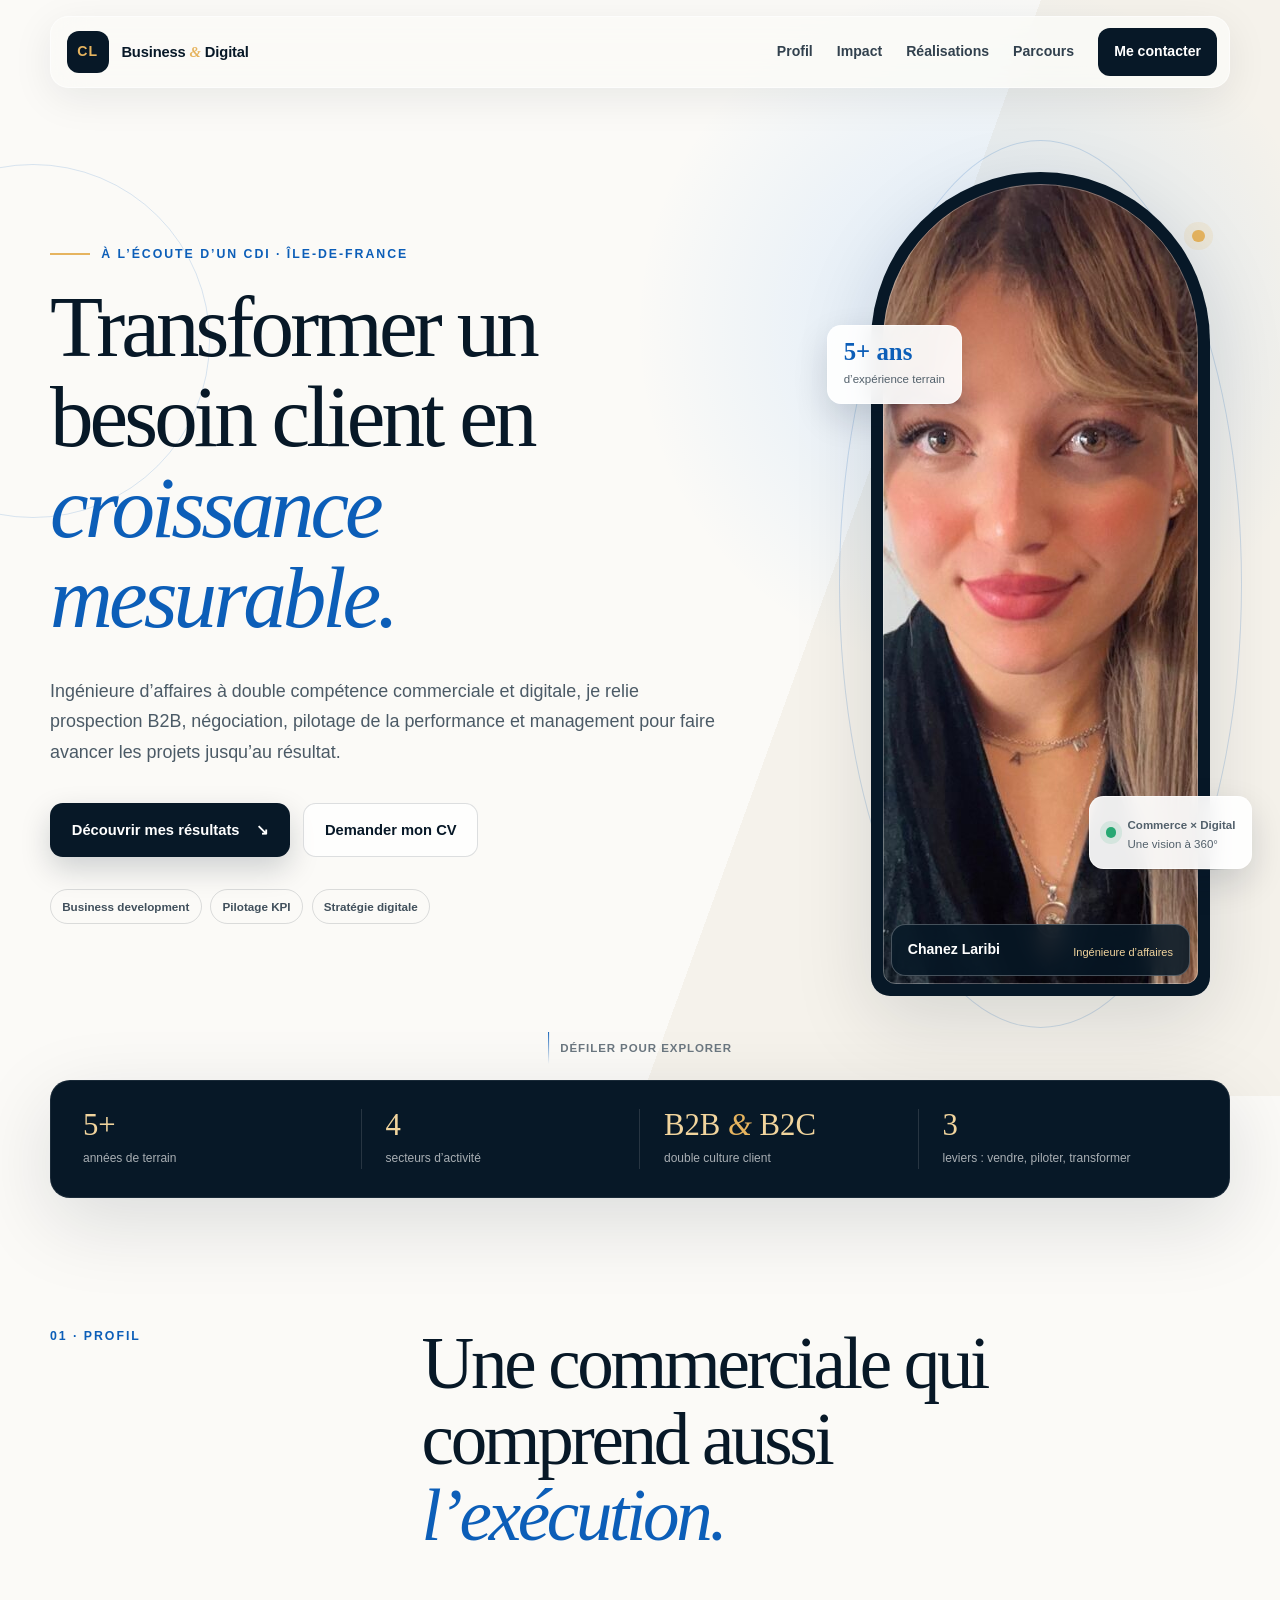
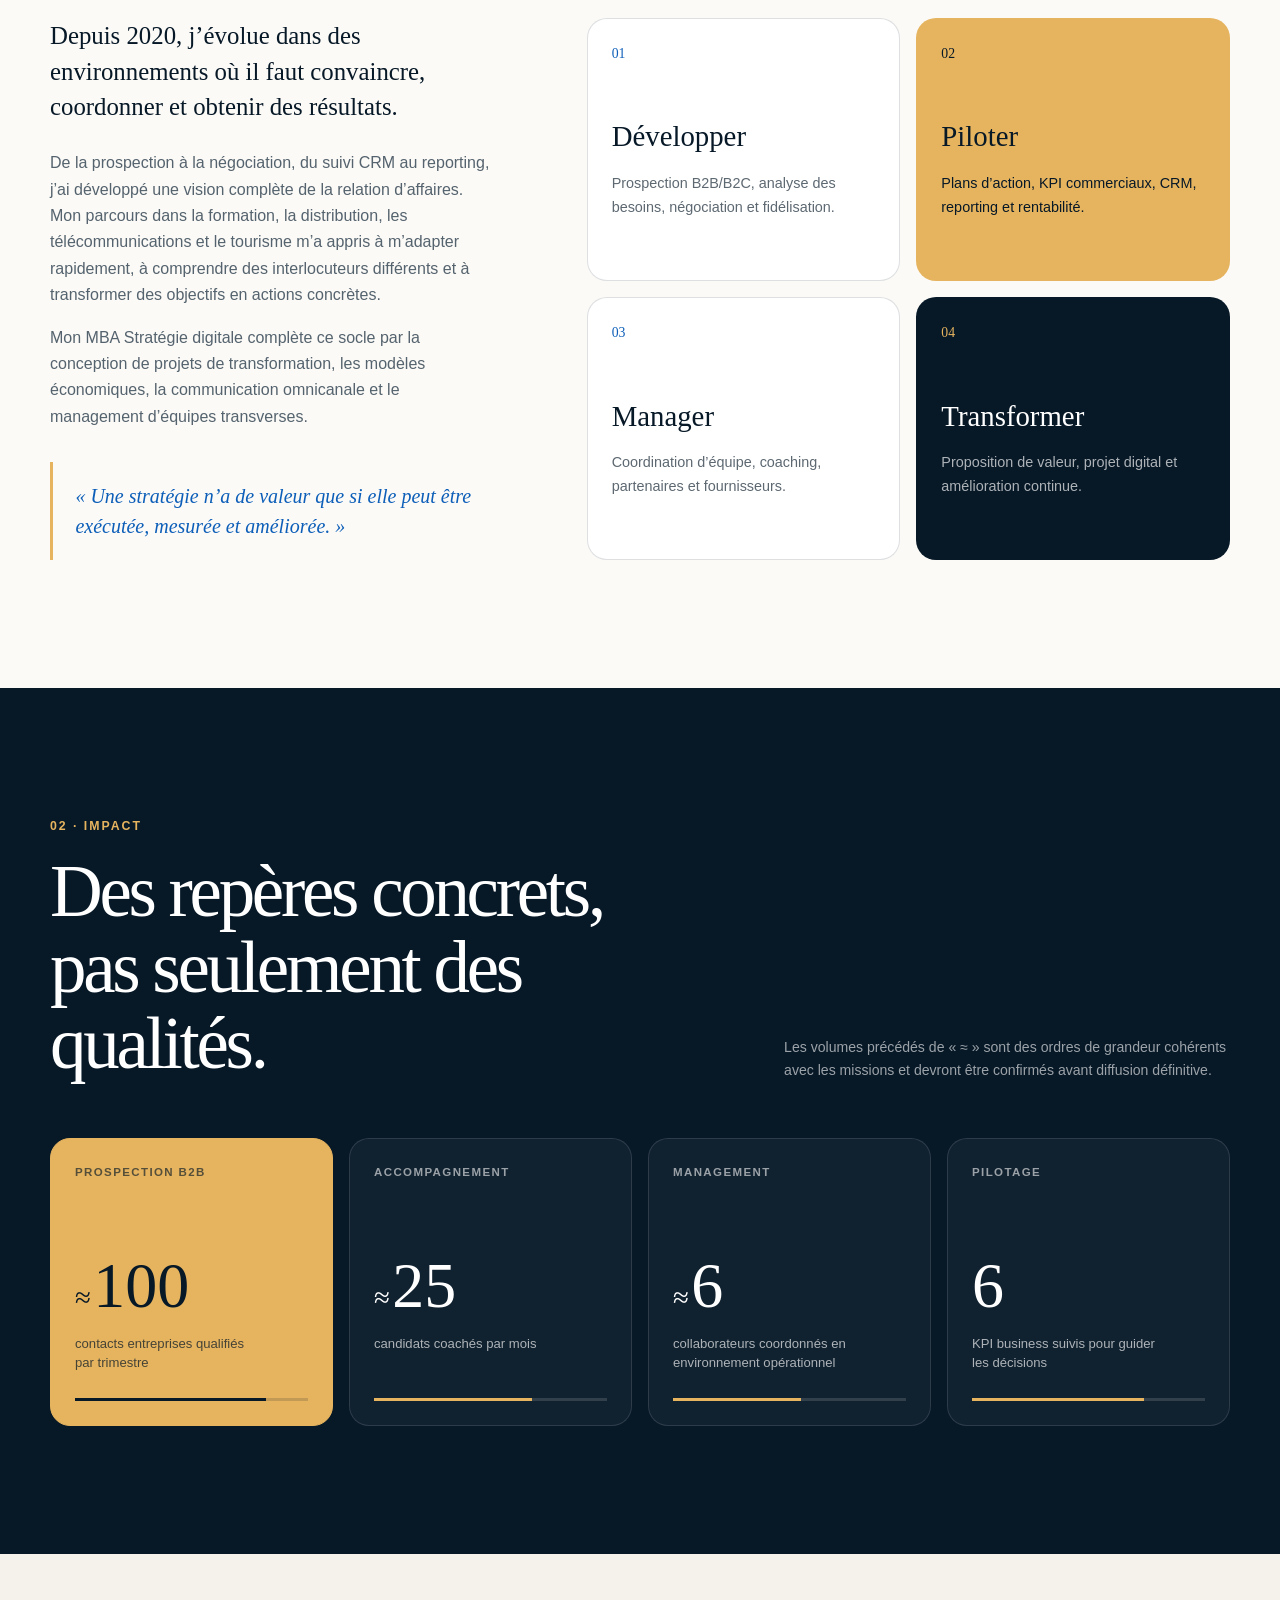
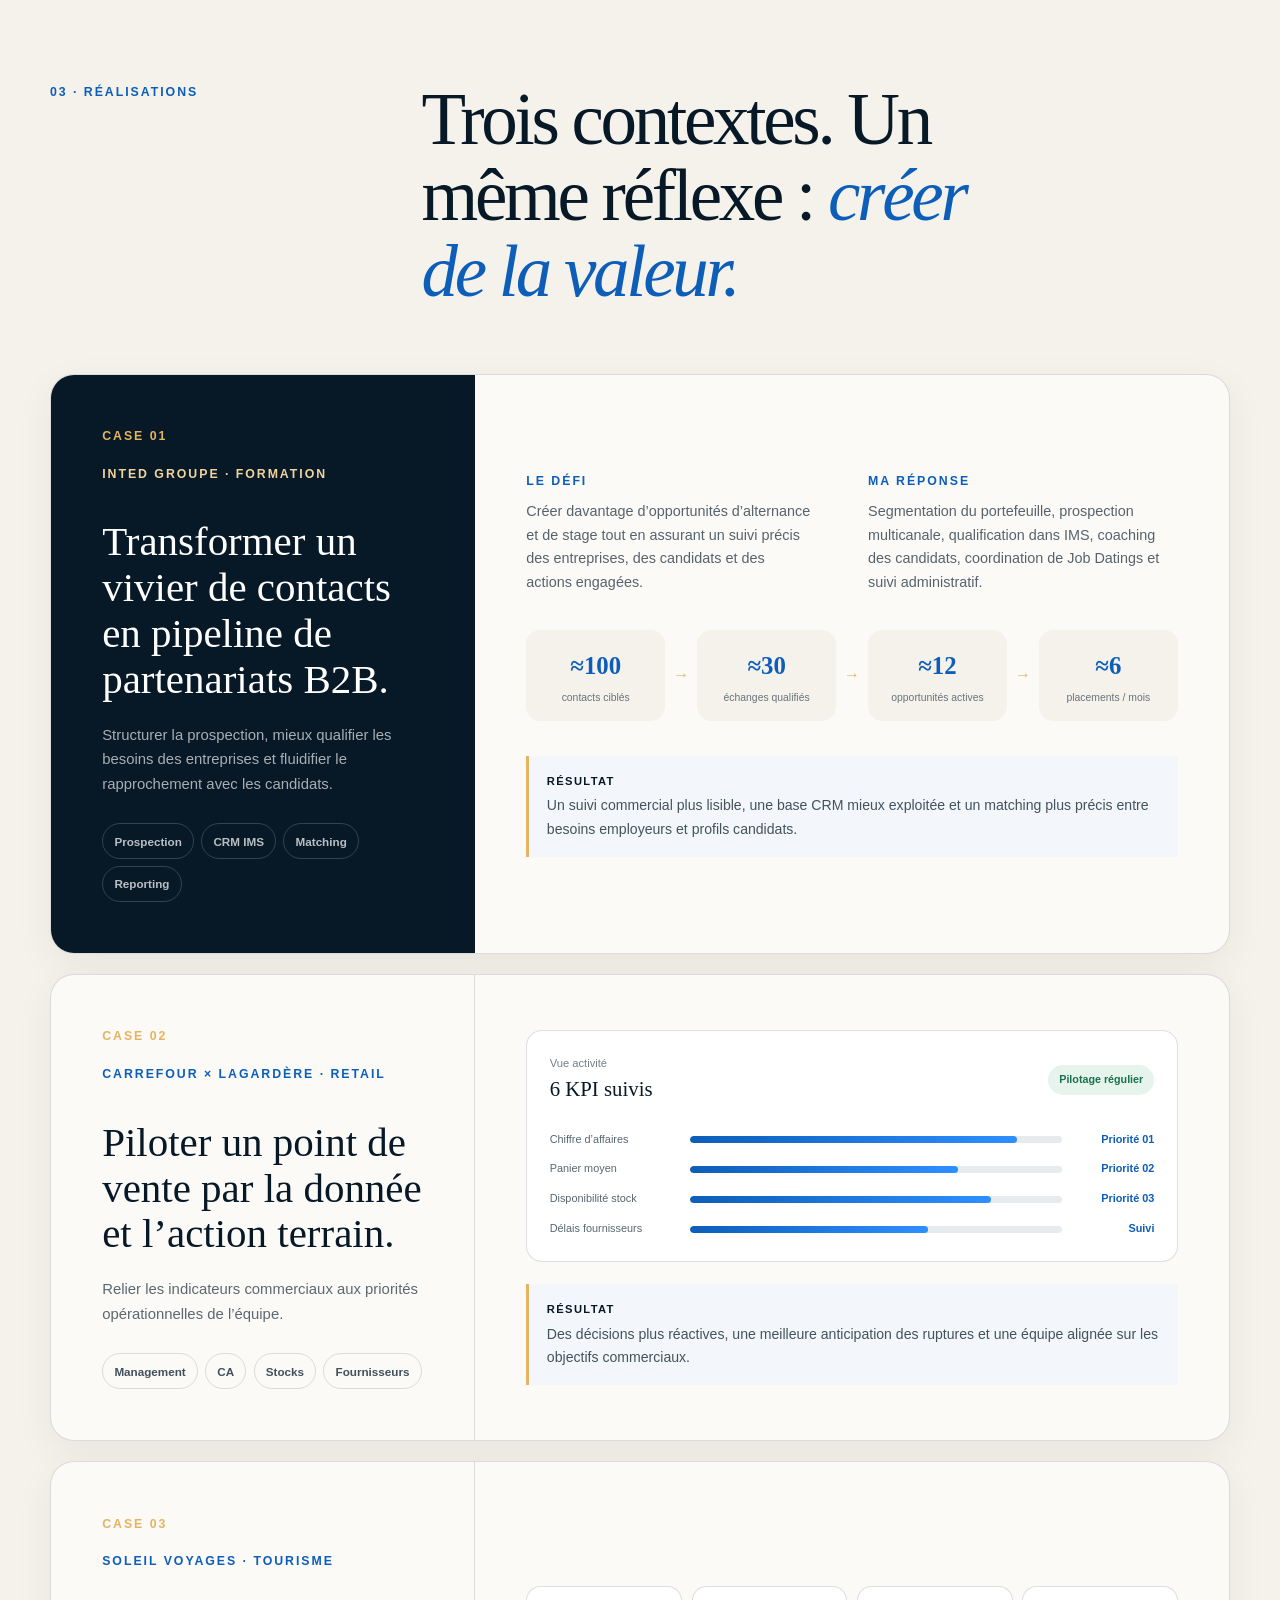
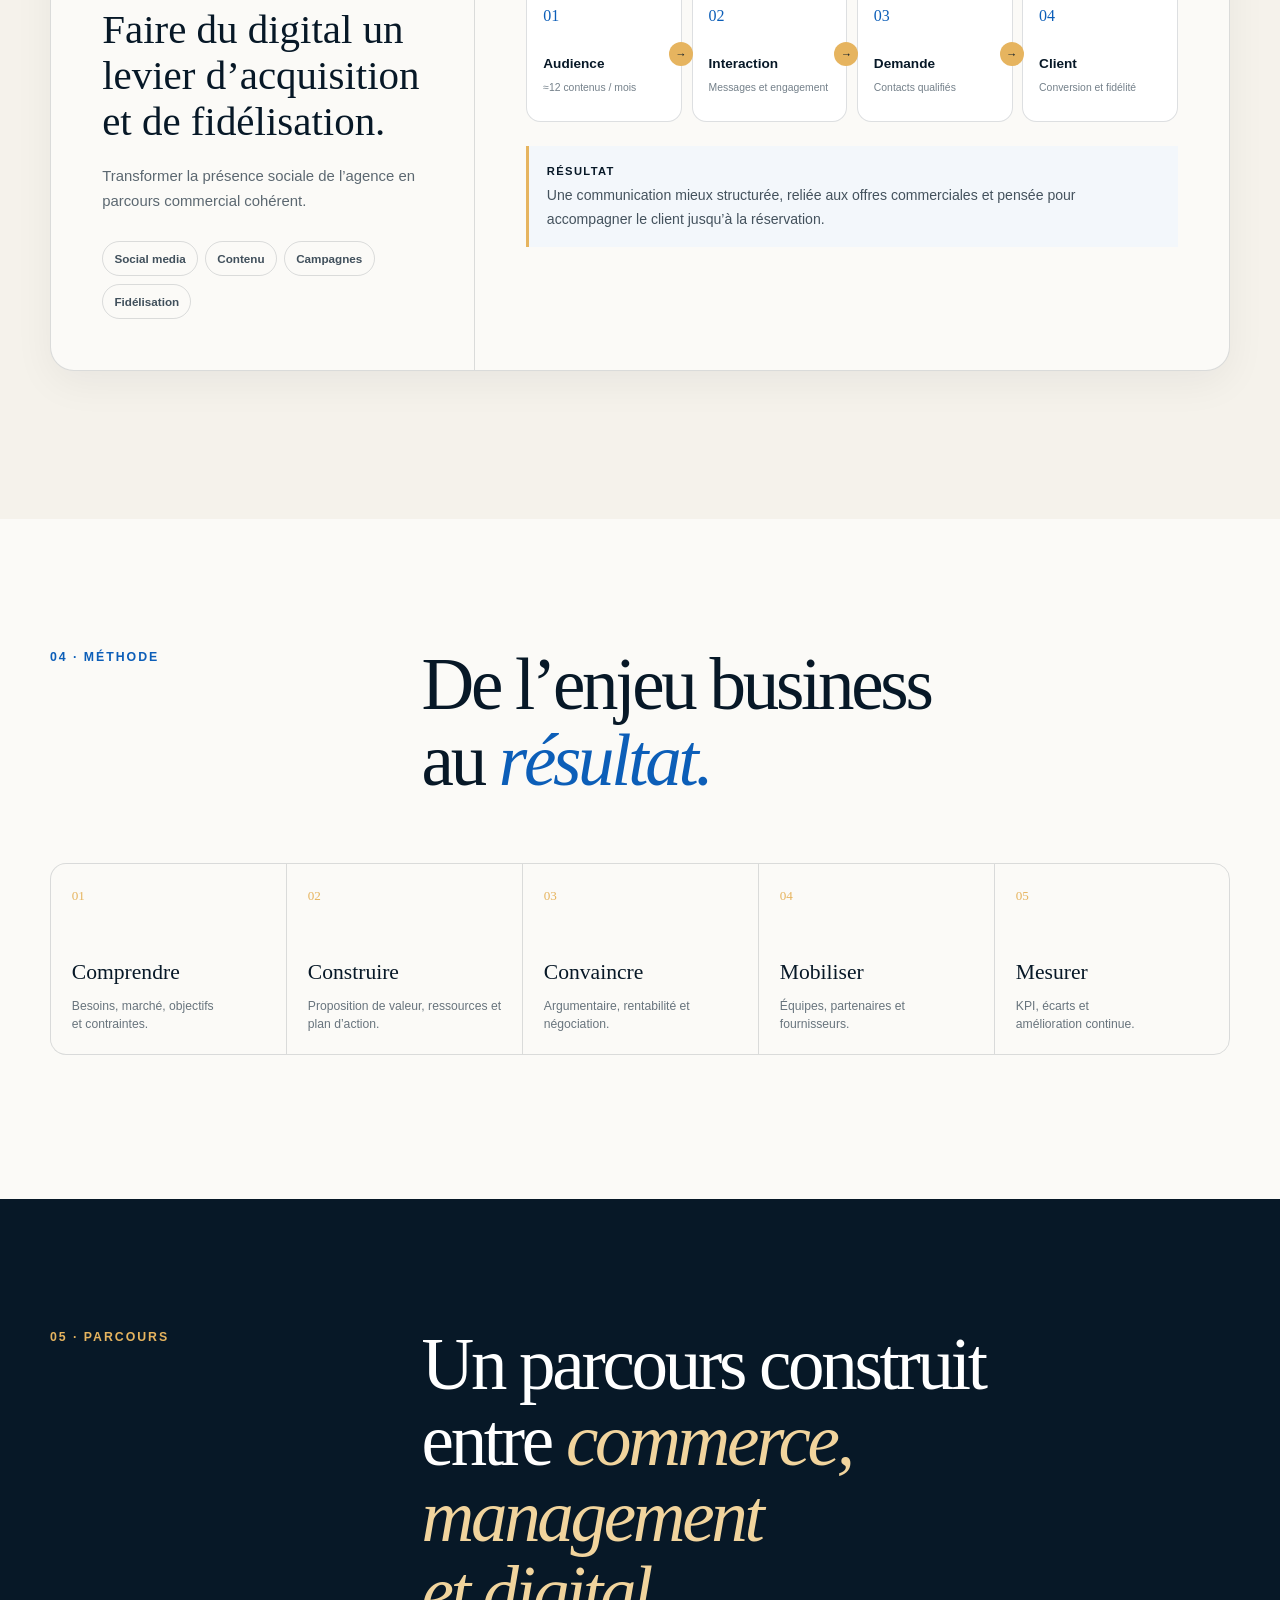
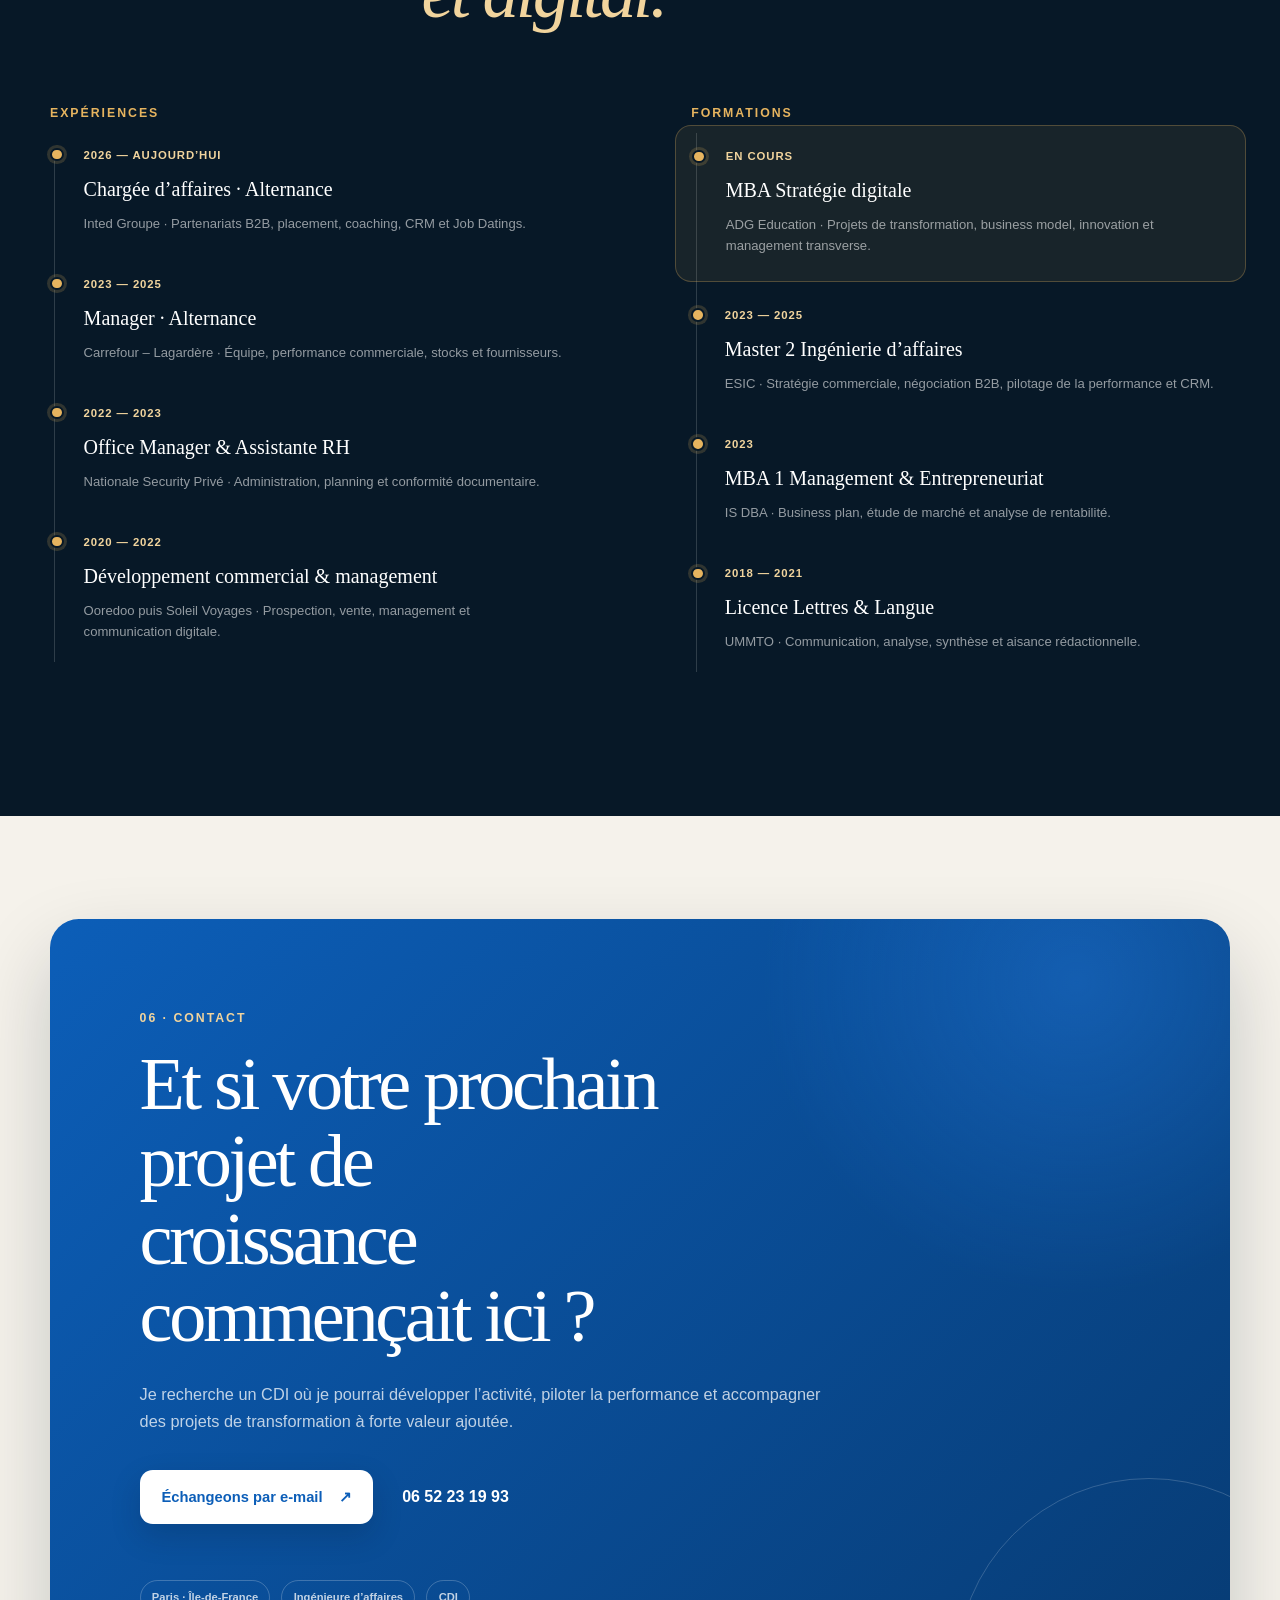
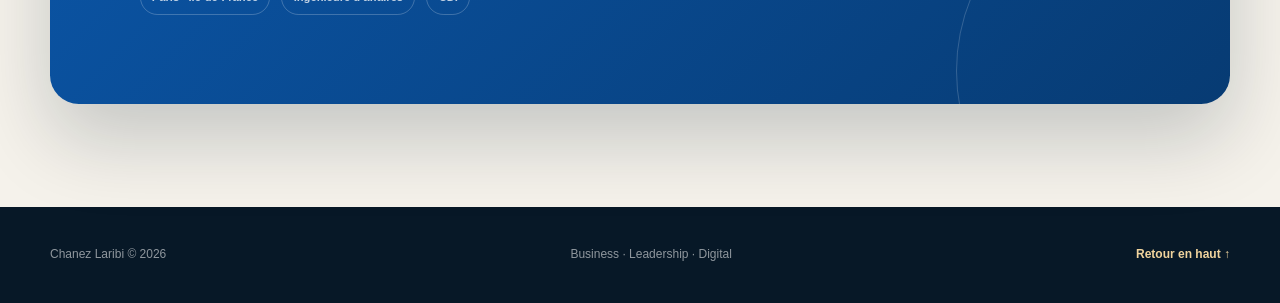
==== chanez-laribi/index.html @ 1e3d05a8 "Ajout du portfolio de Chanez Laribi" ====
<!doctype html>
<html lang="fr">
<head>
  <meta charset="utf-8">
  <meta name="viewport" content="width=device-width, initial-scale=1">
  <meta name="description" content="Portfolio de Chanez Laribi, ingénieure d’affaires et manager d’affaires spécialisée en développement commercial, pilotage de la performance et stratégie digitale.">
  <meta name="theme-color" content="#071827">
  <title>Chanez Laribi — Ingénieure d’affaires & stratégie digitale</title>
  <link rel="icon" type="image/svg+xml" href="data:image/svg+xml,%3Csvg xmlns='http://www.w3.org/2000/svg' viewBox='0 0 64 64'%3E%3Crect width='64' height='64' rx='16' fill='%23071827'/%3E%3Cpath d='M42 18a17 17 0 1 0 0 28' fill='none' stroke='%23e6b45f' stroke-width='7' stroke-linecap='round'/%3E%3C/svg%3E">
  <link rel="stylesheet" href="assets/styles.css">
  <script src="assets/script.js" defer></script>
</head>
<body>
  <div class="page-progress" aria-hidden="true"><span></span></div>

  <header class="site-header" data-header>
    <a class="brand" href="#accueil" aria-label="Retour à l’accueil">
      <span class="brand-mark">CL</span>
      <span class="brand-copy">Business <i>&</i> Digital</span>
    </a>

    <button class="menu-toggle" type="button" aria-expanded="false" aria-controls="primary-navigation">
      <span></span><span></span><span></span>
      <span class="sr-only">Ouvrir le menu</span>
    </button>

    <nav id="primary-navigation" class="primary-navigation" aria-label="Navigation principale">
      <a href="#profil">Profil</a>
      <a href="#impact">Impact</a>
      <a href="#realisations">Réalisations</a>
      <a href="#parcours">Parcours</a>
      <a class="nav-contact" href="#contact">Me contacter</a>
    </nav>
  </header>

  <main>
    <section class="hero" id="accueil" aria-labelledby="hero-title">
      <div class="hero-grid">
        <div class="hero-copy reveal">
          <p class="eyebrow"><span></span> À l’écoute d’un CDI · Île-de-France</p>
          <h1 id="hero-title">Transformer un besoin client en <em>croissance mesurable.</em></h1>
          <p class="hero-intro">Ingénieure d’affaires à double compétence commerciale et digitale, je relie prospection B2B, négociation, pilotage de la performance et management pour faire avancer les projets jusqu’au résultat.</p>

          <div class="hero-actions">
            <a class="button button-primary" href="#realisations">Découvrir mes résultats <span aria-hidden="true">↘</span></a>
            <a class="button button-secondary" href="mailto:chanezangel02@gmail.com?subject=Demande%20de%20CV%20-%20Chanez%20Laribi">Demander mon CV</a>
          </div>

          <div class="hero-proof" aria-label="Domaines d’expertise">
            <span>Business development</span>
            <span>Pilotage KPI</span>
            <span>Stratégie digitale</span>
          </div>
        </div>

        <div class="portrait-stage reveal" data-delay="1">
          <div class="portrait-orbit" aria-hidden="true"></div>
          <figure class="portrait-card">
            <img src="assets/portrait.jpg" alt="Portrait professionnel de Chanez Laribi" width="800" height="800">
            <figcaption>
              <strong>Chanez Laribi</strong>
              <span>Ingénieure d’affaires</span>
            </figcaption>
          </figure>
          <div class="floating-card floating-card-top">
            <strong>5+ ans</strong>
            <span>d’expérience terrain</span>
          </div>
          <div class="floating-card floating-card-bottom">
            <span class="pulse-dot"></span>
            <p><strong>Commerce × Digital</strong><br>Une vision à 360°</p>
          </div>
        </div>
      </div>

      <div class="scroll-cue" aria-hidden="true"><span></span> Défiler pour explorer</div>
    </section>

    <section class="proof-strip" aria-label="Repères clés">
      <div class="proof-item">
        <strong class="counter" data-target="5" data-suffix="+">5+</strong>
        <span>années de terrain</span>
      </div>
      <div class="proof-item">
        <strong class="counter" data-target="4">4</strong>
        <span>secteurs d’activité</span>
      </div>
      <div class="proof-item">
        <strong>B2B <i>&</i> B2C</strong>
        <span>double culture client</span>
      </div>
      <div class="proof-item">
        <strong class="counter" data-target="3">3</strong>
        <span>leviers : vendre, piloter, transformer</span>
      </div>
    </section>

    <section class="section profile-section" id="profil">
      <div class="section-heading reveal">
        <p class="section-index">01 · PROFIL</p>
        <h2>Une commerciale qui comprend aussi <em>l’exécution.</em></h2>
      </div>

      <div class="profile-layout">
        <div class="profile-story reveal">
          <p class="lead">Depuis 2020, j’évolue dans des environnements où il faut convaincre, coordonner et obtenir des résultats.</p>
          <p>De la prospection à la négociation, du suivi CRM au reporting, j’ai développé une vision complète de la relation d’affaires. Mon parcours dans la formation, la distribution, les télécommunications et le tourisme m’a appris à m’adapter rapidement, à comprendre des interlocuteurs différents et à transformer des objectifs en actions concrètes.</p>
          <p>Mon MBA Stratégie digitale complète ce socle par la conception de projets de transformation, les modèles économiques, la communication omnicanale et le management d’équipes transverses.</p>
          <blockquote>« Une stratégie n’a de valeur que si elle peut être exécutée, mesurée et améliorée. »</blockquote>
        </div>

        <div class="capability-grid reveal" data-delay="1">
          <article class="capability-card">
            <span class="capability-number">01</span>
            <h3>Développer</h3>
            <p>Prospection B2B/B2C, analyse des besoins, négociation et fidélisation.</p>
          </article>
          <article class="capability-card accent-card">
            <span class="capability-number">02</span>
            <h3>Piloter</h3>
            <p>Plans d’action, KPI commerciaux, CRM, reporting et rentabilité.</p>
          </article>
          <article class="capability-card">
            <span class="capability-number">03</span>
            <h3>Manager</h3>
            <p>Coordination d’équipe, coaching, partenaires et fournisseurs.</p>
          </article>
          <article class="capability-card dark-card">
            <span class="capability-number">04</span>
            <h3>Transformer</h3>
            <p>Proposition de valeur, projet digital et amélioration continue.</p>
          </article>
        </div>
      </div>
    </section>

    <section class="section impact-section" id="impact">
      <div class="impact-heading reveal">
        <div>
          <p class="section-index light">02 · IMPACT</p>
          <h2>Des repères concrets, pas seulement des qualités.</h2>
        </div>
        <p>Les volumes précédés de « ≈ » sont des ordres de grandeur cohérents avec les missions et devront être confirmés avant diffusion définitive.</p>
      </div>

      <div class="impact-dashboard reveal">
        <article class="impact-metric primary-metric">
          <span class="metric-label">Prospection B2B</span>
          <strong><small>≈</small><span class="counter" data-target="100">100</span></strong>
          <p>contacts entreprises qualifiés par trimestre</p>
          <div class="metric-line"><span style="--fill: 82%"></span></div>
        </article>
        <article class="impact-metric">
          <span class="metric-label">Accompagnement</span>
          <strong><small>≈</small><span class="counter" data-target="25">25</span></strong>
          <p>candidats coachés par mois</p>
          <div class="metric-line"><span style="--fill: 68%"></span></div>
        </article>
        <article class="impact-metric">
          <span class="metric-label">Management</span>
          <strong><small>≈</small><span class="counter" data-target="6">6</span></strong>
          <p>collaborateurs coordonnés en environnement opérationnel</p>
          <div class="metric-line"><span style="--fill: 55%"></span></div>
        </article>
        <article class="impact-metric">
          <span class="metric-label">Pilotage</span>
          <strong><span class="counter" data-target="6">6</span></strong>
          <p>KPI business suivis pour guider les décisions</p>
          <div class="metric-line"><span style="--fill: 74%"></span></div>
        </article>
      </div>
    </section>

    <section class="section case-section" id="realisations">
      <div class="section-heading reveal">
        <p class="section-index">03 · RÉALISATIONS</p>
        <h2>Trois contextes. Un même réflexe : <em>créer de la valeur.</em></h2>
      </div>

      <article class="case-study case-featured reveal">
        <div class="case-identity">
          <p class="case-number">CASE 01</p>
          <p class="case-company">INTED GROUPE · FORMATION</p>
          <h3>Transformer un vivier de contacts en pipeline de partenariats B2B.</h3>
          <p class="case-summary">Structurer la prospection, mieux qualifier les besoins des entreprises et fluidifier le rapprochement avec les candidats.</p>
          <div class="tag-list" aria-label="Compétences mobilisées">
            <span>Prospection</span><span>CRM IMS</span><span>Matching</span><span>Reporting</span>
          </div>
        </div>

        <div class="case-detail">
          <div class="case-columns">
            <div>
              <p class="micro-title">Le défi</p>
              <p>Créer davantage d’opportunités d’alternance et de stage tout en assurant un suivi précis des entreprises, des candidats et des actions engagées.</p>
            </div>
            <div>
              <p class="micro-title">Ma réponse</p>
              <p>Segmentation du portefeuille, prospection multicanale, qualification dans IMS, coaching des candidats, coordination de Job Datings et suivi administratif.</p>
            </div>
          </div>

          <div class="pipeline" aria-label="Pipeline commercial">
            <div><strong>≈100</strong><span>contacts ciblés</span></div>
            <i aria-hidden="true">→</i>
            <div><strong>≈30</strong><span>échanges qualifiés</span></div>
            <i aria-hidden="true">→</i>
            <div><strong>≈12</strong><span>opportunités actives</span></div>
            <i aria-hidden="true">→</i>
            <div><strong>≈6</strong><span>placements / mois</span></div>
          </div>

          <p class="case-result"><span>Résultat</span> Un suivi commercial plus lisible, une base CRM mieux exploitée et un matching plus précis entre besoins employeurs et profils candidats.</p>
        </div>
      </article>

      <article class="case-study reveal">
        <div class="case-identity">
          <p class="case-number">CASE 02</p>
          <p class="case-company">CARREFOUR × LAGARDÈRE · RETAIL</p>
          <h3>Piloter un point de vente par la donnée et l’action terrain.</h3>
          <p class="case-summary">Relier les indicateurs commerciaux aux priorités opérationnelles de l’équipe.</p>
          <div class="tag-list">
            <span>Management</span><span>CA</span><span>Stocks</span><span>Fournisseurs</span>
          </div>
        </div>

        <div class="case-detail case-detail-chart">
          <div class="mini-dashboard">
            <div class="mini-dashboard-head">
              <div><span>Vue activité</span><strong>6 KPI suivis</strong></div>
              <span class="status-pill">Pilotage régulier</span>
            </div>
            <div class="bar-row"><span>Chiffre d’affaires</span><i><b style="--bar: 88%"></b></i><strong>Priorité 01</strong></div>
            <div class="bar-row"><span>Panier moyen</span><i><b style="--bar: 72%"></b></i><strong>Priorité 02</strong></div>
            <div class="bar-row"><span>Disponibilité stock</span><i><b style="--bar: 81%"></b></i><strong>Priorité 03</strong></div>
            <div class="bar-row"><span>Délais fournisseurs</span><i><b style="--bar: 64%"></b></i><strong>Suivi</strong></div>
          </div>
          <p class="case-result"><span>Résultat</span> Des décisions plus réactives, une meilleure anticipation des ruptures et une équipe alignée sur les objectifs commerciaux.</p>
        </div>
      </article>

      <article class="case-study reveal">
        <div class="case-identity">
          <p class="case-number">CASE 03</p>
          <p class="case-company">SOLEIL VOYAGES · TOURISME</p>
          <h3>Faire du digital un levier d’acquisition et de fidélisation.</h3>
          <p class="case-summary">Transformer la présence sociale de l’agence en parcours commercial cohérent.</p>
          <div class="tag-list">
            <span>Social media</span><span>Contenu</span><span>Campagnes</span><span>Fidélisation</span>
          </div>
        </div>

        <div class="case-detail">
          <div class="digital-funnel" aria-label="Parcours d’acquisition digitale">
            <div><span>01</span><strong>Audience</strong><small>≈12 contenus / mois</small></div>
            <div><span>02</span><strong>Interaction</strong><small>Messages et engagement</small></div>
            <div><span>03</span><strong>Demande</strong><small>Contacts qualifiés</small></div>
            <div><span>04</span><strong>Client</strong><small>Conversion et fidélité</small></div>
          </div>
          <p class="case-result"><span>Résultat</span> Une communication mieux structurée, reliée aux offres commerciales et pensée pour accompagner le client jusqu’à la réservation.</p>
        </div>
      </article>
    </section>

    <section class="section method-section">
      <div class="section-heading reveal">
        <p class="section-index">04 · MÉTHODE</p>
        <h2>De l’enjeu business au <em>résultat.</em></h2>
      </div>

      <ol class="method-flow reveal">
        <li><span>01</span><div><strong>Comprendre</strong><p>Besoins, marché, objectifs et contraintes.</p></div></li>
        <li><span>02</span><div><strong>Construire</strong><p>Proposition de valeur, ressources et plan d’action.</p></div></li>
        <li><span>03</span><div><strong>Convaincre</strong><p>Argumentaire, rentabilité et négociation.</p></div></li>
        <li><span>04</span><div><strong>Mobiliser</strong><p>Équipes, partenaires et fournisseurs.</p></div></li>
        <li><span>05</span><div><strong>Mesurer</strong><p>KPI, écarts et amélioration continue.</p></div></li>
      </ol>
    </section>

    <section class="section journey-section" id="parcours">
      <div class="section-heading reveal">
        <p class="section-index light">05 · PARCOURS</p>
        <h2>Un parcours construit entre <em>commerce, management et digital.</em></h2>
      </div>

      <div class="journey-grid">
        <div class="journey-column reveal">
          <p class="journey-title">Expériences</p>
          <div class="timeline">
            <article>
              <time>2026 — Aujourd’hui</time>
              <h3>Chargée d’affaires · Alternance</h3>
              <p>Inted Groupe · Partenariats B2B, placement, coaching, CRM et Job Datings.</p>
            </article>
            <article>
              <time>2023 — 2025</time>
              <h3>Manager · Alternance</h3>
              <p>Carrefour – Lagardère · Équipe, performance commerciale, stocks et fournisseurs.</p>
            </article>
            <article>
              <time>2022 — 2023</time>
              <h3>Office Manager & Assistante RH</h3>
              <p>Nationale Security Privé · Administration, planning et conformité documentaire.</p>
            </article>
            <article>
              <time>2020 — 2022</time>
              <h3>Développement commercial & management</h3>
              <p>Ooredoo puis Soleil Voyages · Prospection, vente, management et communication digitale.</p>
            </article>
          </div>
        </div>

        <div class="journey-column reveal" data-delay="1">
          <p class="journey-title">Formations</p>
          <div class="timeline training-timeline">
            <article class="current-training">
              <time>En cours</time>
              <h3>MBA Stratégie digitale</h3>
              <p>ADG Education · Projets de transformation, business model, innovation et management transverse.</p>
            </article>
            <article>
              <time>2023 — 2025</time>
              <h3>Master 2 Ingénierie d’affaires</h3>
              <p>ESIC · Stratégie commerciale, négociation B2B, pilotage de la performance et CRM.</p>
            </article>
            <article>
              <time>2023</time>
              <h3>MBA 1 Management & Entrepreneuriat</h3>
              <p>IS DBA · Business plan, étude de marché et analyse de rentabilité.</p>
            </article>
            <article>
              <time>2018 — 2021</time>
              <h3>Licence Lettres & Langue</h3>
              <p>UMMTO · Communication, analyse, synthèse et aisance rédactionnelle.</p>
            </article>
          </div>
        </div>
      </div>
    </section>

    <section class="contact-section" id="contact">
      <div class="contact-card reveal">
        <p class="section-index">06 · CONTACT</p>
        <h2>Et si votre prochain projet de croissance commençait ici&nbsp;?</h2>
        <p>Je recherche un CDI où je pourrai développer l’activité, piloter la performance et accompagner des projets de transformation à forte valeur ajoutée.</p>
        <div class="contact-actions">
          <a class="button button-primary button-light" href="mailto:chanezangel02@gmail.com">Échangeons par e-mail <span aria-hidden="true">↗</span></a>
          <a class="contact-phone" href="tel:+33652231993">06 52 23 19 93</a>
        </div>
        <div class="contact-meta">
          <span>Paris · Île-de-France</span>
          <span>Ingénieure d’affaires</span>
          <span>CDI</span>
        </div>
      </div>
    </section>
  </main>

  <footer class="site-footer">
    <span>Chanez Laribi © 2026</span>
    <span>Business · Leadership · Digital</span>
    <a href="#accueil">Retour en haut ↑</a>
  </footer>
</body>
</html>
---- chanez-laribi/assets/styles.css ----
:root {
  --navy: #071827;
  --navy-soft: #102d42;
  --blue: #0c5eb8;
  --blue-bright: #2e8fff;
  --gold: #e6b45f;
  --gold-soft: #f1d49d;
  --ivory: #f5f2eb;
  --paper: #fbfaf7;
  --ink: #10202e;
  --muted: #66717b;
  --line: rgba(16, 32, 46, 0.14);
  --shadow: 0 24px 80px rgba(7, 24, 39, 0.13);
  --radius: 1.25rem;
  --container: min(1180px, calc(100% - 3rem));
}

* {
  box-sizing: border-box;
}

html {
  scroll-behavior: smooth;
  scroll-padding-top: 6rem;
}

body {
  margin: 0;
  background: var(--paper);
  color: var(--ink);
  font-family: "Segoe UI", "Helvetica Neue", Arial, sans-serif;
  font-size: 1rem;
  line-height: 1.65;
  overflow-x: hidden;
}

body.menu-open {
  overflow: hidden;
}

a {
  color: inherit;
  text-decoration: none;
}

img {
  display: block;
  max-width: 100%;
}

button,
a {
  -webkit-tap-highlight-color: transparent;
}

.sr-only {
  position: absolute;
  width: 1px;
  height: 1px;
  padding: 0;
  margin: -1px;
  overflow: hidden;
  clip: rect(0, 0, 0, 0);
  white-space: nowrap;
  border: 0;
}

.page-progress {
  position: fixed;
  inset: 0 0 auto 0;
  z-index: 1000;
  height: 3px;
  background: transparent;
}

.page-progress span {
  display: block;
  width: 0;
  height: 100%;
  background: linear-gradient(90deg, var(--gold), var(--blue-bright));
}

.site-header {
  position: fixed;
  z-index: 100;
  top: 1rem;
  left: 50%;
  display: flex;
  width: min(1180px, calc(100% - 2rem));
  min-height: 4.5rem;
  align-items: center;
  justify-content: space-between;
  padding: 0.65rem 0.75rem 0.65rem 1rem;
  border: 1px solid rgba(255, 255, 255, 0.55);
  border-radius: 1.15rem;
  background: rgba(251, 250, 247, 0.83);
  box-shadow: 0 10px 40px rgba(7, 24, 39, 0.08);
  backdrop-filter: blur(18px);
  transform: translateX(-50%);
  transition: box-shadow 180ms ease, background 180ms ease;
}

.site-header.is-scrolled {
  background: rgba(251, 250, 247, 0.95);
  box-shadow: 0 16px 48px rgba(7, 24, 39, 0.14);
}

.brand {
  display: inline-flex;
  align-items: center;
  gap: 0.8rem;
  font-weight: 800;
}

.brand-mark {
  display: grid;
  width: 2.6rem;
  height: 2.6rem;
  place-items: center;
  border-radius: 0.75rem;
  background: var(--navy);
  color: var(--gold);
  font-size: 0.88rem;
  letter-spacing: 0.08em;
}

.brand-copy {
  color: var(--navy);
  font-size: 0.92rem;
  letter-spacing: -0.01em;
}

.brand-copy i,
.proof-item i {
  color: var(--gold);
  font-family: Georgia, serif;
  font-style: italic;
}

.primary-navigation {
  display: flex;
  align-items: center;
  gap: 1.5rem;
}

.primary-navigation a {
  position: relative;
  color: #32414e;
  font-size: 0.88rem;
  font-weight: 700;
}

.primary-navigation a:not(.nav-contact)::after {
  position: absolute;
  right: 0;
  bottom: -0.35rem;
  left: 0;
  height: 2px;
  background: var(--blue);
  content: "";
  transform: scaleX(0);
  transform-origin: right;
  transition: transform 180ms ease;
}

.primary-navigation a:hover::after,
.primary-navigation a:focus-visible::after {
  transform: scaleX(1);
  transform-origin: left;
}

.nav-contact {
  padding: 0.75rem 1rem;
  border-radius: 0.75rem;
  background: var(--navy);
  color: white !important;
}

.menu-toggle {
  display: none;
  width: 2.75rem;
  height: 2.75rem;
  align-items: center;
  justify-content: center;
  border: 0;
  border-radius: 0.7rem;
  background: var(--navy);
  cursor: pointer;
}

.menu-toggle > span:not(.sr-only) {
  position: absolute;
  width: 1.15rem;
  height: 2px;
  background: white;
  transition: transform 180ms ease, opacity 180ms ease;
}

.menu-toggle > span:nth-child(1) { transform: translateY(-6px); }
.menu-toggle > span:nth-child(3) { transform: translateY(6px); }
.menu-toggle[aria-expanded="true"] > span:nth-child(1) { transform: rotate(45deg); }
.menu-toggle[aria-expanded="true"] > span:nth-child(2) { opacity: 0; }
.menu-toggle[aria-expanded="true"] > span:nth-child(3) { transform: rotate(-45deg); }

.hero {
  position: relative;
  min-height: 100vh;
  padding: 9.5rem 0 5rem;
  overflow: hidden;
  background:
    radial-gradient(circle at 77% 30%, rgba(46, 143, 255, 0.16), transparent 28%),
    linear-gradient(110deg, var(--paper) 0 62%, var(--ivory) 62% 100%);
}

.hero::before {
  position: absolute;
  top: 15%;
  left: -9rem;
  width: 22rem;
  height: 22rem;
  border: 1px solid rgba(12, 94, 184, 0.15);
  border-radius: 50%;
  content: "";
}

.hero-grid {
  position: relative;
  z-index: 2;
  display: grid;
  width: var(--container);
  margin: 0 auto;
  grid-template-columns: minmax(0, 1.2fr) minmax(310px, 0.64fr);
  gap: clamp(3rem, 7vw, 7rem);
  align-items: center;
}

.eyebrow,
.section-index,
.case-number,
.case-company,
.micro-title,
.journey-title {
  margin: 0 0 1.1rem;
  color: var(--blue);
  font-size: 0.77rem;
  font-weight: 850;
  letter-spacing: 0.16em;
  text-transform: uppercase;
}

.eyebrow {
  display: flex;
  align-items: center;
  gap: 0.7rem;
}

.eyebrow span {
  width: 2.5rem;
  height: 2px;
  background: var(--gold);
}

h1,
h2,
h3,
p {
  text-wrap: pretty;
}

h1,
h2 {
  margin: 0;
  color: var(--navy);
  font-family: Georgia, "Times New Roman", serif;
  font-weight: 500;
  letter-spacing: -0.045em;
  line-height: 1.04;
}

h1 {
  max-width: 12ch;
  font-size: clamp(3.6rem, 6.8vw, 6.75rem);
}

h1 em,
h2 em {
  color: var(--blue);
  font-weight: inherit;
}

.hero-intro {
  max-width: 42rem;
  margin: 2rem 0 0;
  color: #4b5a66;
  font-size: clamp(1.06rem, 1.4vw, 1.24rem);
  line-height: 1.7;
}

.hero-actions,
.contact-actions {
  display: flex;
  margin-top: 2.25rem;
  flex-wrap: wrap;
  gap: 0.8rem;
}

.button {
  display: inline-flex;
  min-height: 3.35rem;
  align-items: center;
  justify-content: center;
  gap: 1rem;
  padding: 0.8rem 1.3rem;
  border: 1px solid transparent;
  border-radius: 0.8rem;
  font-size: 0.92rem;
  font-weight: 800;
  transition: transform 180ms ease, box-shadow 180ms ease, background 180ms ease;
}

.button:hover,
.button:focus-visible {
  transform: translateY(-2px);
}

.button-primary {
  background: var(--navy);
  box-shadow: 0 12px 30px rgba(7, 24, 39, 0.18);
  color: white;
}

.button-primary:hover,
.button-primary:focus-visible {
  box-shadow: 0 18px 38px rgba(7, 24, 39, 0.24);
}

.button-secondary {
  border-color: var(--line);
  background: rgba(255, 255, 255, 0.72);
  color: var(--navy);
}

.hero-proof {
  display: flex;
  margin-top: 2rem;
  flex-wrap: wrap;
  gap: 0.55rem;
}

.hero-proof span,
.tag-list span {
  padding: 0.45rem 0.7rem;
  border: 1px solid var(--line);
  border-radius: 999px;
  color: #41505c;
  font-size: 0.73rem;
  font-weight: 750;
}

.portrait-stage {
  position: relative;
  width: min(100%, 25rem);
  margin-left: auto;
  padding: 1.25rem;
}

.portrait-orbit {
  position: absolute;
  inset: -0.75rem;
  border: 1px solid rgba(12, 94, 184, 0.18);
  border-radius: 50%;
}

.portrait-orbit::after {
  position: absolute;
  top: 10%;
  right: 9%;
  width: 0.8rem;
  height: 0.8rem;
  border-radius: 50%;
  background: var(--gold);
  box-shadow: 0 0 0 8px rgba(230, 180, 95, 0.14);
  content: "";
}

.portrait-card {
  position: relative;
  margin: 0;
  padding: 0.75rem;
  border-radius: 12rem 12rem 1.35rem 1.35rem;
  background: var(--navy);
  box-shadow: var(--shadow);
  overflow: hidden;
}

.portrait-card::before {
  position: absolute;
  z-index: 2;
  inset: 0.75rem;
  border: 1px solid rgba(255, 255, 255, 0.3);
  border-radius: 11.5rem 11.5rem 0.9rem 0.9rem;
  content: "";
  pointer-events: none;
}

.portrait-card img {
  width: 100%;
  aspect-ratio: 1;
  border-radius: 11.2rem 11.2rem 0.9rem 0.9rem;
  object-fit: cover;
  object-position: center;
}

.portrait-card figcaption {
  position: absolute;
  z-index: 3;
  right: 1.25rem;
  bottom: 1.25rem;
  left: 1.25rem;
  display: flex;
  align-items: flex-end;
  justify-content: space-between;
  gap: 1rem;
  padding: 0.85rem 1rem;
  border: 1px solid rgba(255, 255, 255, 0.25);
  border-radius: 0.9rem;
  background: rgba(7, 24, 39, 0.84);
  color: white;
  backdrop-filter: blur(10px);
}

.portrait-card figcaption strong {
  font-size: 0.88rem;
}

.portrait-card figcaption span {
  color: var(--gold-soft);
  font-size: 0.69rem;
  text-align: right;
}

.floating-card {
  position: absolute;
  z-index: 4;
  padding: 0.9rem 1rem;
  border: 1px solid rgba(255, 255, 255, 0.6);
  border-radius: 0.9rem;
  background: rgba(255, 255, 255, 0.92);
  box-shadow: 0 14px 35px rgba(7, 24, 39, 0.14);
  backdrop-filter: blur(10px);
}

.floating-card-top {
  top: 20%;
  left: -1.5rem;
}

.floating-card-top strong,
.floating-card-top span {
  display: block;
}

.floating-card-top strong {
  color: var(--blue);
  font-family: Georgia, serif;
  font-size: 1.55rem;
  line-height: 1;
}

.floating-card-top span,
.floating-card-bottom p {
  margin: 0.3rem 0 0;
  color: #52606b;
  font-size: 0.72rem;
}

.floating-card-bottom {
  right: -1.4rem;
  bottom: 17%;
  display: flex;
  align-items: center;
  gap: 0.7rem;
}

.pulse-dot {
  width: 0.65rem;
  height: 0.65rem;
  border-radius: 50%;
  background: #27a873;
  box-shadow: 0 0 0 6px rgba(39, 168, 115, 0.12);
}

.scroll-cue {
  position: absolute;
  z-index: 2;
  bottom: 2rem;
  left: 50%;
  display: flex;
  align-items: center;
  gap: 0.7rem;
  color: #6b7780;
  font-size: 0.72rem;
  font-weight: 700;
  letter-spacing: 0.08em;
  text-transform: uppercase;
  transform: translateX(-50%);
}

.scroll-cue span {
  width: 1px;
  height: 2rem;
  background: linear-gradient(var(--blue), transparent);
}

.proof-strip {
  position: relative;
  z-index: 5;
  display: grid;
  width: var(--container);
  margin: -1rem auto 0;
  padding: 1.75rem 2rem;
  border: 1px solid rgba(255, 255, 255, 0.08);
  border-radius: var(--radius);
  background: var(--navy);
  box-shadow: var(--shadow);
  color: white;
  grid-template-columns: repeat(4, 1fr);
}

.proof-item {
  padding: 0 1.5rem;
  border-right: 1px solid rgba(255, 255, 255, 0.13);
}

.proof-item:first-child { padding-left: 0; }
.proof-item:last-child { border-right: 0; }

.proof-item strong,
.proof-item span {
  display: block;
}

.proof-item strong {
  color: var(--gold-soft);
  font-family: Georgia, serif;
  font-size: clamp(1.45rem, 2.4vw, 2.15rem);
  font-weight: 500;
  line-height: 1.1;
}

.proof-item span {
  margin-top: 0.4rem;
  color: rgba(255, 255, 255, 0.65);
  font-size: 0.75rem;
}

.section {
  padding: clamp(5.5rem, 10vw, 9rem) 0;
}

.section-heading,
.profile-layout,
.journey-grid,
.method-flow,
.case-study,
.impact-heading,
.impact-dashboard {
  width: var(--container);
  margin-right: auto;
  margin-left: auto;
}

.section-heading {
  display: grid;
  margin-bottom: 4rem;
  grid-template-columns: 0.42fr 1fr;
  gap: 2rem;
}

.section-heading h2,
.impact-heading h2 {
  max-width: 16ch;
  font-size: clamp(2.8rem, 5.7vw, 5.2rem);
}

.profile-layout {
  display: grid;
  grid-template-columns: 0.82fr 1.18fr;
  gap: clamp(3rem, 7vw, 7rem);
}

.profile-story {
  align-self: center;
}

.profile-story p {
  color: #55636e;
}

.profile-story .lead {
  margin-top: 0;
  color: var(--navy);
  font-family: Georgia, serif;
  font-size: 1.55rem;
  line-height: 1.45;
}

.profile-story blockquote {
  margin: 2rem 0 0;
  padding: 1.2rem 0 1.2rem 1.4rem;
  border-left: 3px solid var(--gold);
  color: var(--blue);
  font-family: Georgia, serif;
  font-size: 1.25rem;
  font-style: italic;
  line-height: 1.5;
}

.capability-grid {
  display: grid;
  grid-template-columns: repeat(2, 1fr);
  gap: 1rem;
}

.capability-card {
  min-height: 15.5rem;
  padding: 1.5rem;
  border: 1px solid var(--line);
  border-radius: var(--radius);
  background: white;
  transition: transform 200ms ease, box-shadow 200ms ease;
}

.capability-card:hover {
  box-shadow: 0 18px 45px rgba(7, 24, 39, 0.09);
  transform: translateY(-5px);
}

.capability-number {
  display: block;
  margin-bottom: 3rem;
  color: var(--blue);
  font-family: Georgia, serif;
  font-size: 0.86rem;
}

.capability-card h3 {
  margin: 0;
  color: var(--navy);
  font-family: Georgia, serif;
  font-size: 1.8rem;
  font-weight: 500;
}

.capability-card p {
  margin: 0.7rem 0 0;
  color: #5d6871;
  font-size: 0.9rem;
}

.accent-card {
  border-color: transparent;
  background: var(--gold);
}

.accent-card .capability-number,
.accent-card h3,
.accent-card p {
  color: var(--navy);
}

.dark-card {
  border-color: transparent;
  background: var(--navy);
}

.dark-card .capability-number { color: var(--gold); }
.dark-card h3 { color: white; }
.dark-card p { color: rgba(255, 255, 255, 0.67); }

.impact-section {
  background: var(--navy);
  color: white;
}

.impact-heading {
  display: grid;
  margin-bottom: 3.5rem;
  grid-template-columns: 1fr 0.65fr;
  gap: 3rem;
  align-items: end;
}

.section-index.light,
.impact-heading .section-index {
  color: var(--gold);
}

.impact-heading h2,
.journey-section h2 {
  color: white;
}

.impact-heading h2 em,
.journey-section h2 em {
  color: var(--gold-soft);
}

.impact-heading > p {
  margin: 0;
  color: rgba(255, 255, 255, 0.6);
  font-size: 0.88rem;
}

.impact-dashboard {
  display: grid;
  grid-template-columns: repeat(4, 1fr);
  gap: 1rem;
}

.impact-metric {
  display: flex;
  min-height: 18rem;
  padding: 1.5rem;
  border: 1px solid rgba(255, 255, 255, 0.12);
  border-radius: var(--radius);
  background: rgba(255, 255, 255, 0.04);
  flex-direction: column;
}

.primary-metric {
  border-color: var(--gold);
  background: var(--gold);
  color: var(--navy);
}

.metric-label {
  color: rgba(255, 255, 255, 0.58);
  font-size: 0.72rem;
  font-weight: 800;
  letter-spacing: 0.12em;
  text-transform: uppercase;
}

.primary-metric .metric-label { color: rgba(7, 24, 39, 0.65); }

.impact-metric > strong {
  display: block;
  margin-top: auto;
  font-family: Georgia, serif;
  font-size: clamp(3rem, 5vw, 4.9rem);
  font-weight: 500;
  line-height: 1;
}

.impact-metric > strong small {
  margin-right: 0.15rem;
  font-size: 0.45em;
}

.impact-metric p {
  min-height: 3rem;
  margin: 1rem 0;
  color: rgba(255, 255, 255, 0.66);
  font-size: 0.82rem;
  line-height: 1.45;
}

.primary-metric p { color: rgba(7, 24, 39, 0.72); }

.metric-line {
  height: 3px;
  overflow: hidden;
  background: rgba(255, 255, 255, 0.14);
}

.metric-line span {
  display: block;
  width: var(--fill);
  height: 100%;
  background: var(--gold);
  transform: scaleX(0);
  transform-origin: left;
  transition: transform 900ms ease 300ms;
}

.primary-metric .metric-line { background: rgba(7, 24, 39, 0.16); }
.primary-metric .metric-line span { background: var(--navy); }
.impact-dashboard.is-visible .metric-line span { transform: scaleX(1); }

.case-section {
  background: var(--ivory);
}

.case-study {
  display: grid;
  margin-bottom: 1.25rem;
  border: 1px solid var(--line);
  border-radius: 1.5rem;
  background: var(--paper);
  box-shadow: 0 12px 40px rgba(7, 24, 39, 0.055);
  grid-template-columns: 0.72fr 1.28fr;
  overflow: hidden;
}

.case-identity,
.case-detail {
  padding: clamp(2rem, 4vw, 3.4rem);
}

.case-identity {
  border-right: 1px solid var(--line);
}

.case-featured .case-identity {
  background: var(--navy);
  color: white;
}

.case-number { color: var(--gold); }
.case-company { margin-bottom: 2.2rem; color: var(--blue); }
.case-featured .case-company { color: var(--gold-soft); }

.case-identity h3 {
  margin: 0;
  color: var(--navy);
  font-family: Georgia, serif;
  font-size: clamp(1.9rem, 3.2vw, 3rem);
  font-weight: 500;
  line-height: 1.12;
}

.case-featured .case-identity h3 { color: white; }

.case-summary {
  margin: 1.25rem 0 1.7rem;
  color: #5c6871;
  font-size: 0.93rem;
}

.case-featured .case-summary { color: rgba(255, 255, 255, 0.65); }

.tag-list {
  display: flex;
  flex-wrap: wrap;
  gap: 0.45rem;
}

.case-featured .tag-list span {
  border-color: rgba(255, 255, 255, 0.18);
  color: rgba(255, 255, 255, 0.72);
}

.case-detail {
  display: flex;
  min-width: 0;
  flex-direction: column;
  justify-content: center;
}

.case-columns {
  display: grid;
  grid-template-columns: repeat(2, 1fr);
  gap: 2rem;
}

.micro-title {
  margin-bottom: 0.55rem;
  color: var(--blue);
}

.case-columns p:not(.micro-title) {
  margin: 0;
  color: #56636d;
  font-size: 0.9rem;
}

.pipeline {
  display: grid;
  margin: 2.2rem 0;
  grid-template-columns: 1fr auto 1fr auto 1fr auto 1fr;
  gap: 0.5rem;
  align-items: center;
}

.pipeline div {
  min-width: 0;
  padding: 1rem 0.7rem;
  border-radius: 0.9rem;
  background: var(--ivory);
  text-align: center;
}

.pipeline strong,
.pipeline span {
  display: block;
}

.pipeline strong {
  color: var(--blue);
  font-family: Georgia, serif;
  font-size: 1.55rem;
}

.pipeline span {
  margin-top: 0.25rem;
  color: #68737b;
  font-size: 0.65rem;
  line-height: 1.3;
}

.pipeline i {
  color: var(--gold);
  font-style: normal;
}

.case-result {
  margin: 0;
  padding: 1rem 1.1rem;
  border-left: 3px solid var(--gold);
  background: #f3f7fb;
  color: #44525d;
  font-size: 0.88rem;
}

.case-result span {
  display: block;
  margin-bottom: 0.25rem;
  color: var(--navy);
  font-size: 0.7rem;
  font-weight: 850;
  letter-spacing: 0.12em;
  text-transform: uppercase;
}

.mini-dashboard {
  margin-bottom: 1.4rem;
  padding: 1.4rem;
  border: 1px solid var(--line);
  border-radius: 1rem;
  background: white;
}

.mini-dashboard-head {
  display: flex;
  margin-bottom: 1.5rem;
  align-items: center;
  justify-content: space-between;
  gap: 1rem;
}

.mini-dashboard-head span,
.mini-dashboard-head strong {
  display: block;
}

.mini-dashboard-head span {
  color: #73808a;
  font-size: 0.7rem;
}

.mini-dashboard-head strong {
  color: var(--navy);
  font-family: Georgia, serif;
  font-size: 1.3rem;
  font-weight: 500;
}

.status-pill {
  padding: 0.4rem 0.7rem;
  border-radius: 999px;
  background: #e7f4ee;
  color: #19714d !important;
  font-size: 0.67rem !important;
  font-weight: 800;
}

.bar-row {
  display: grid;
  margin-top: 0.75rem;
  grid-template-columns: 8rem 1fr 5rem;
  gap: 0.8rem;
  align-items: center;
}

.bar-row > span,
.bar-row > strong {
  color: #596670;
  font-size: 0.68rem;
}

.bar-row > strong {
  color: var(--blue);
  text-align: right;
}

.bar-row i {
  height: 0.42rem;
  border-radius: 99px;
  background: #e7ebee;
  overflow: hidden;
}

.bar-row b {
  display: block;
  width: var(--bar);
  height: 100%;
  border-radius: inherit;
  background: linear-gradient(90deg, var(--blue), var(--blue-bright));
}

.digital-funnel {
  display: grid;
  margin-bottom: 1.5rem;
  grid-template-columns: repeat(4, 1fr);
  gap: 0.6rem;
}

.digital-funnel div {
  position: relative;
  min-height: 8.5rem;
  padding: 1rem;
  border: 1px solid var(--line);
  border-radius: 0.9rem;
  background: white;
}

.digital-funnel div:not(:last-child)::after {
  position: absolute;
  z-index: 2;
  top: 50%;
  right: -0.75rem;
  display: grid;
  width: 1.5rem;
  height: 1.5rem;
  place-items: center;
  border-radius: 50%;
  background: var(--gold);
  color: var(--navy);
  content: "→";
  font-size: 0.7rem;
  transform: translateY(-50%);
}

.digital-funnel span,
.digital-funnel strong,
.digital-funnel small {
  display: block;
}

.digital-funnel span {
  color: var(--blue);
  font-family: Georgia, serif;
}

.digital-funnel strong {
  margin-top: 1.5rem;
  color: var(--navy);
  font-size: 0.85rem;
}

.digital-funnel small {
  margin-top: 0.35rem;
  color: #74808a;
  font-size: 0.65rem;
  line-height: 1.35;
}

.method-section {
  background: var(--paper);
}

.method-flow {
  display: grid;
  margin-top: 0;
  padding: 0;
  list-style: none;
  grid-template-columns: repeat(5, 1fr);
}

.method-flow li {
  position: relative;
  min-height: 12rem;
  padding: 1.3rem;
  border-top: 1px solid var(--line);
  border-bottom: 1px solid var(--line);
  border-left: 1px solid var(--line);
}

.method-flow li:first-child { border-radius: 1rem 0 0 1rem; }
.method-flow li:last-child { border-right: 1px solid var(--line); border-radius: 0 1rem 1rem 0; }

.method-flow li > span {
  display: block;
  color: var(--gold);
  font-family: Georgia, serif;
  font-size: 0.82rem;
}

.method-flow li div {
  margin-top: 3rem;
}

.method-flow strong {
  color: var(--navy);
  font-family: Georgia, serif;
  font-size: 1.35rem;
  font-weight: 500;
}

.method-flow p {
  margin: 0.5rem 0 0;
  color: #68747d;
  font-size: 0.76rem;
  line-height: 1.45;
}

.method-flow li:hover {
  background: var(--navy);
}

.method-flow li:hover strong { color: white; }
.method-flow li:hover p { color: rgba(255, 255, 255, 0.64); }

.journey-section {
  background: var(--navy);
  color: white;
}

.journey-section .section-heading {
  margin-bottom: 4.5rem;
}

.journey-grid {
  display: grid;
  grid-template-columns: repeat(2, 1fr);
  gap: clamp(3rem, 8vw, 8rem);
}

.journey-title {
  color: var(--gold);
}

.timeline {
  position: relative;
}

.timeline::before {
  position: absolute;
  top: 0.55rem;
  bottom: 1rem;
  left: 0.28rem;
  width: 1px;
  background: rgba(255, 255, 255, 0.16);
  content: "";
}

.timeline article {
  position: relative;
  padding: 0 0 2.2rem 2.1rem;
}

.timeline article::before {
  position: absolute;
  z-index: 1;
  top: 0.45rem;
  left: 0;
  width: 0.6rem;
  height: 0.6rem;
  border: 2px solid var(--navy);
  border-radius: 50%;
  background: var(--gold);
  box-shadow: 0 0 0 3px rgba(230, 180, 95, 0.18);
  content: "";
}

.timeline time {
  color: var(--gold-soft);
  font-size: 0.71rem;
  font-weight: 800;
  letter-spacing: 0.08em;
  text-transform: uppercase;
}

.timeline h3 {
  margin: 0.35rem 0 0;
  color: white;
  font-family: Georgia, serif;
  font-size: 1.25rem;
  font-weight: 500;
}

.timeline p {
  margin: 0.45rem 0 0;
  color: rgba(255, 255, 255, 0.57);
  font-size: 0.82rem;
}

.current-training {
  margin: -1rem -1rem 1.2rem;
  padding: 1rem 1rem 1.5rem 3.1rem !important;
  border: 1px solid rgba(230, 180, 95, 0.28);
  border-radius: 1rem;
  background: rgba(230, 180, 95, 0.08);
}

.current-training::before { left: 1rem !important; top: 1.5rem !important; }

.contact-section {
  padding: clamp(4rem, 8vw, 7rem) 0;
  background: var(--ivory);
}

.contact-card {
  position: relative;
  width: var(--container);
  margin: 0 auto;
  padding: clamp(2.5rem, 7vw, 6.5rem);
  border-radius: 1.8rem;
  background:
    radial-gradient(circle at 87% 8%, rgba(46, 143, 255, 0.28), transparent 25%),
    linear-gradient(135deg, var(--blue), #073b73);
  box-shadow: 0 35px 80px rgba(7, 24, 39, 0.2);
  color: white;
  overflow: hidden;
}

.contact-card::after {
  position: absolute;
  right: -7rem;
  bottom: -10rem;
  width: 24rem;
  height: 24rem;
  border: 1px solid rgba(255, 255, 255, 0.18);
  border-radius: 50%;
  content: "";
}

.contact-card .section-index {
  color: var(--gold-soft);
}

.contact-card h2 {
  position: relative;
  z-index: 1;
  max-width: 14ch;
  color: white;
  font-size: clamp(2.7rem, 5.8vw, 5.8rem);
}

.contact-card > p:not(.section-index) {
  position: relative;
  z-index: 1;
  max-width: 43rem;
  margin-top: 1.6rem;
  color: rgba(255, 255, 255, 0.74);
  font-size: 1.02rem;
}

.button-light {
  background: white;
  color: var(--blue);
}

.contact-phone {
  position: relative;
  z-index: 2;
  display: inline-flex;
  min-height: 3.35rem;
  align-items: center;
  padding: 0 1rem;
  color: white;
  font-weight: 800;
}

.contact-meta {
  position: relative;
  z-index: 1;
  display: flex;
  margin-top: 3.5rem;
  flex-wrap: wrap;
  gap: 0.7rem;
}

.contact-meta span {
  padding: 0.45rem 0.7rem;
  border: 1px solid rgba(255, 255, 255, 0.22);
  border-radius: 999px;
  color: rgba(255, 255, 255, 0.75);
  font-size: 0.7rem;
  font-weight: 700;
}

.site-footer {
  display: flex;
  min-height: 6rem;
  align-items: center;
  justify-content: space-between;
  gap: 1rem;
  padding: 1.5rem max(1.5rem, calc((100% - 1180px) / 2));
  background: var(--navy);
  color: rgba(255, 255, 255, 0.55);
  font-size: 0.75rem;
}

.site-footer a {
  color: var(--gold-soft);
  font-weight: 750;
}

.reveal {
  opacity: 0;
  transform: translateY(26px);
  transition: opacity 650ms ease, transform 650ms cubic-bezier(0.2, 0.7, 0.2, 1);
}

.reveal[data-delay="1"] { transition-delay: 120ms; }
.reveal.is-visible { opacity: 1; transform: translateY(0); }

:focus-visible {
  outline: 3px solid var(--gold);
  outline-offset: 4px;
}

@media (max-width: 1020px) {
  .hero-grid {
    grid-template-columns: minmax(0, 1fr) minmax(280px, 0.62fr);
    gap: 2rem;
  }

  h1 { font-size: clamp(3.2rem, 7.2vw, 5.2rem); }
  .portrait-stage { width: min(100%, 22rem); }
  .floating-card-top { left: -1rem; }
  .floating-card-bottom { right: -1rem; }
  .impact-dashboard { grid-template-columns: repeat(2, 1fr); }
  .case-study { grid-template-columns: 0.82fr 1.18fr; }
  .pipeline { grid-template-columns: repeat(4, 1fr); }
  .pipeline i { display: none; }
  .digital-funnel { grid-template-columns: repeat(2, 1fr); }
  .digital-funnel div:nth-child(2)::after { display: none; }
  .method-flow { grid-template-columns: repeat(3, 1fr); gap: 0.7rem; }
  .method-flow li,
  .method-flow li:first-child,
  .method-flow li:last-child {
    border: 1px solid var(--line);
    border-radius: 0.9rem;
  }
}

@media (max-width: 800px) {
  :root { --container: min(100% - 2rem, 42rem); }

  .site-header {
    top: 0.6rem;
    min-height: 4rem;
  }

  .brand-copy { display: none; }
  .menu-toggle { position: relative; display: inline-flex; }

  .primary-navigation {
    position: fixed;
    top: 5.2rem;
    right: 1rem;
    left: 1rem;
    display: flex;
    padding: 1rem;
    border: 1px solid rgba(255, 255, 255, 0.5);
    border-radius: 1rem;
    background: rgba(251, 250, 247, 0.98);
    box-shadow: var(--shadow);
    flex-direction: column;
    align-items: stretch;
    gap: 0.2rem;
    opacity: 0;
    pointer-events: none;
    transform: translateY(-0.7rem);
    transition: opacity 180ms ease, transform 180ms ease;
  }

  .primary-navigation.is-open {
    opacity: 1;
    pointer-events: auto;
    transform: translateY(0);
  }

  .primary-navigation a {
    padding: 0.9rem;
    border-radius: 0.7rem;
  }

  .primary-navigation a:not(.nav-contact)::after { display: none; }

  .hero {
    min-height: auto;
    padding: 8.5rem 0 5rem;
    background: var(--paper);
  }

  .hero-grid {
    grid-template-columns: 1fr;
    gap: 3.8rem;
  }

  .hero-copy { max-width: 42rem; }
  h1 { max-width: 11ch; font-size: clamp(3.25rem, 14vw, 5.2rem); }
  .portrait-stage { width: min(100% - 3rem, 22rem); margin: 0 auto; }
  .scroll-cue { display: none; }

  .proof-strip {
    margin-top: 0;
    grid-template-columns: repeat(2, 1fr);
  }

  .proof-item {
    padding: 1rem;
    border-right: 0;
    border-bottom: 1px solid rgba(255, 255, 255, 0.13);
  }

  .proof-item:nth-child(odd) { border-right: 1px solid rgba(255, 255, 255, 0.13); }
  .proof-item:nth-child(n+3) { border-bottom: 0; }
  .proof-item:first-child { padding-left: 1rem; }

  .section-heading,
  .impact-heading {
    grid-template-columns: 1fr;
    gap: 0.5rem;
  }

  .profile-layout,
  .journey-grid {
    grid-template-columns: 1fr;
  }

  .case-study {
    grid-template-columns: 1fr;
  }

  .case-identity {
    border-right: 0;
    border-bottom: 1px solid var(--line);
  }

  .case-featured .case-identity { border-bottom-color: rgba(255, 255, 255, 0.12); }
  .journey-grid { gap: 3rem; }
}

@media (max-width: 560px) {
  :root { --container: calc(100% - 1.25rem); }
  body { font-size: 1rem; }

  .site-header { width: calc(100% - 1.25rem); }
  .hero { padding-top: 7.7rem; }
  .eyebrow { font-size: 0.66rem; letter-spacing: 0.12em; }
  .hero-actions { align-items: stretch; flex-direction: column; }
  .button { width: 100%; }
  .portrait-stage { width: min(100% - 2rem, 20rem); padding: 0.75rem; }
  .portrait-orbit { inset: -0.2rem; }
  .floating-card-top { top: 14%; left: -0.25rem; }
  .floating-card-bottom { right: -0.25rem; bottom: 18%; }
  .floating-card { padding: 0.65rem 0.75rem; }
  .floating-card-top strong { font-size: 1.4rem; }
  .floating-card-top span, .floating-card-bottom p { font-size: 0.62rem; }

  .proof-strip { width: calc(100% - 1.25rem); padding: 0.7rem; }
  .proof-item strong { font-size: 1.35rem; }

  .section { padding: 5rem 0; }
  .section-heading { margin-bottom: 2.6rem; }
  .section-heading h2, .impact-heading h2 { font-size: clamp(2.6rem, 12vw, 4rem); }
  .capability-grid { grid-template-columns: 1fr; }
  .capability-card { min-height: auto; }
  .capability-number { margin-bottom: 1.8rem; }
  .impact-dashboard { grid-template-columns: 1fr; }
  .impact-metric { min-height: 14rem; }
  .case-identity, .case-detail { padding: 1.5rem; }
  .case-columns { grid-template-columns: 1fr; gap: 1.4rem; }
  .pipeline { grid-template-columns: repeat(2, 1fr); }
  .digital-funnel { grid-template-columns: 1fr; }
  .digital-funnel div { min-height: 7rem; }
  .digital-funnel div::after { display: none !important; }
  .bar-row { grid-template-columns: 1fr; gap: 0.35rem; margin-top: 1rem; }
  .bar-row > strong { text-align: left; }
  .method-flow { grid-template-columns: 1fr; }
  .method-flow li { min-height: auto; }
  .method-flow li div { margin-top: 1.8rem; }
  .contact-actions { align-items: stretch; flex-direction: column; }
  .contact-phone { justify-content: center; }
  .site-footer { align-items: flex-start; flex-direction: column; }
}

@media (prefers-reduced-motion: reduce) {
  html { scroll-behavior: auto; }
  *, *::before, *::after { scroll-behavior: auto !important; transition-duration: 0.01ms !important; animation-duration: 0.01ms !important; }
  .reveal { opacity: 1; transform: none; }
}
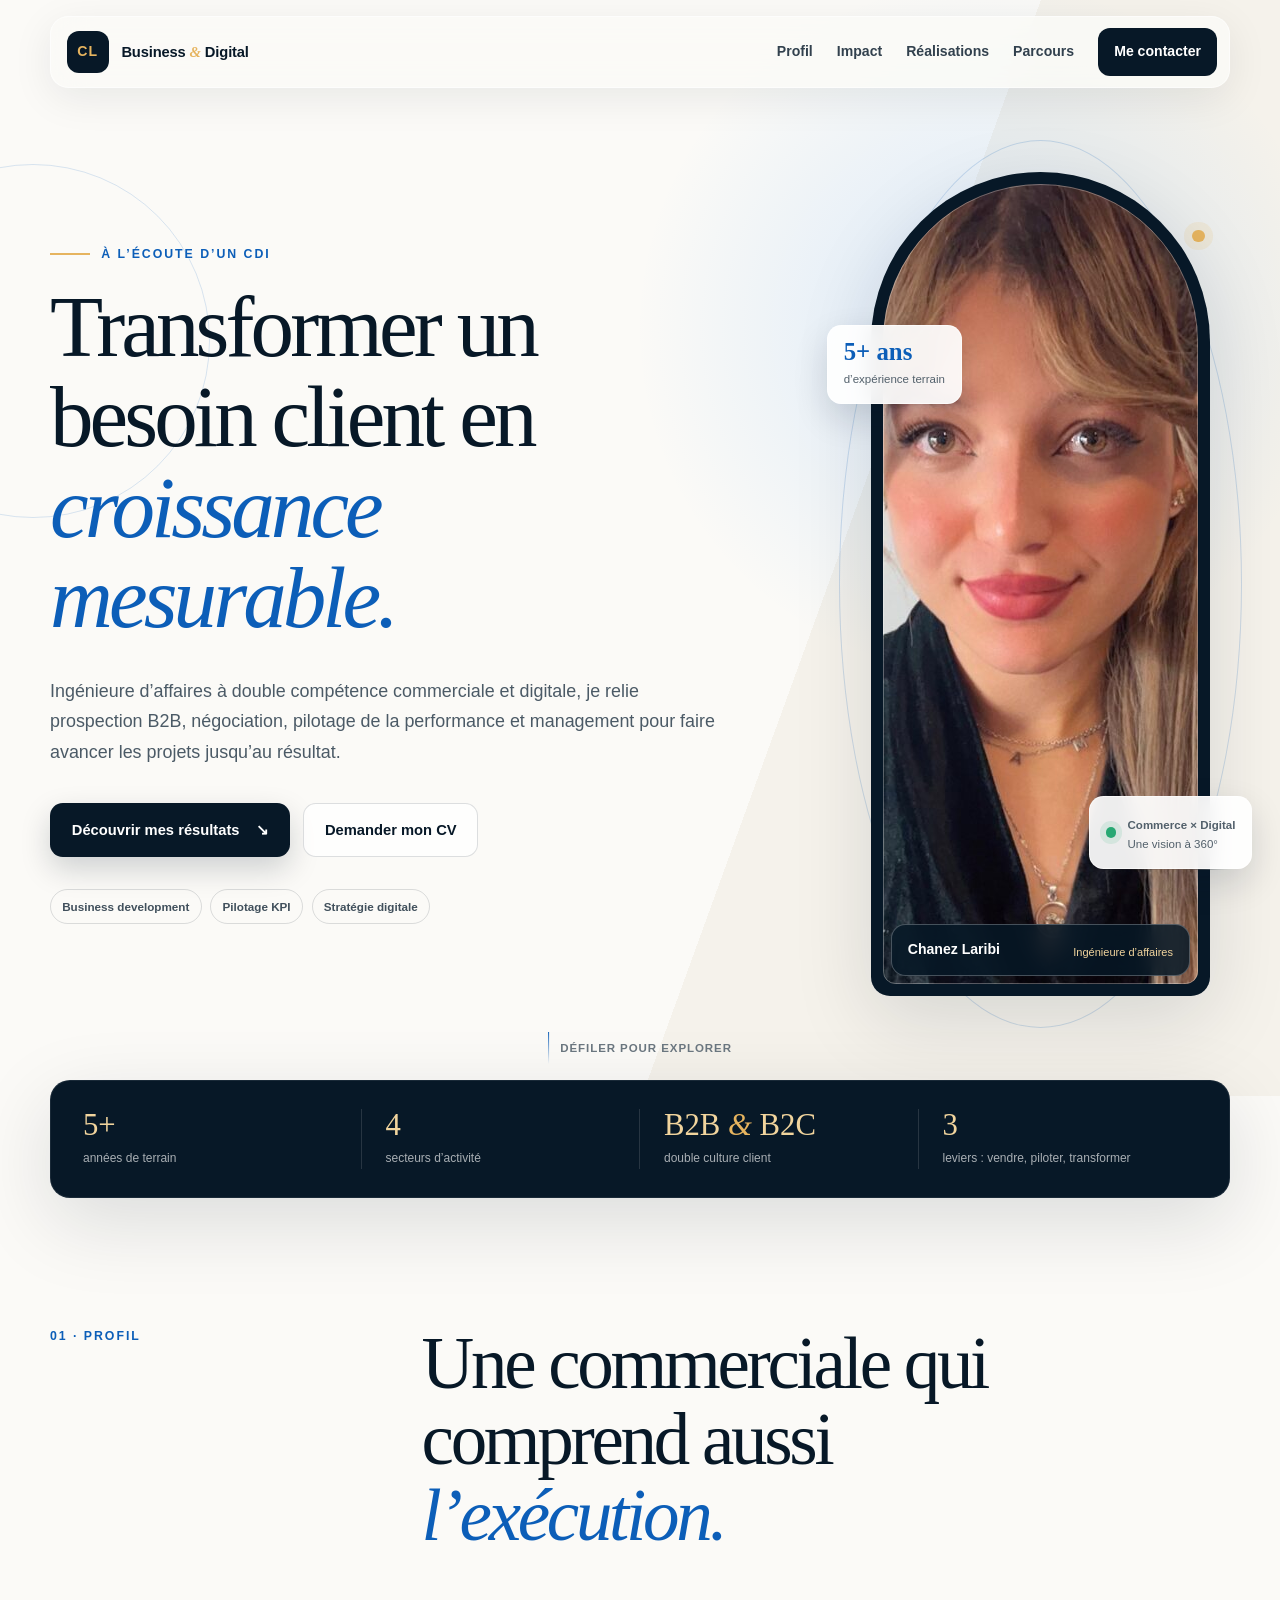
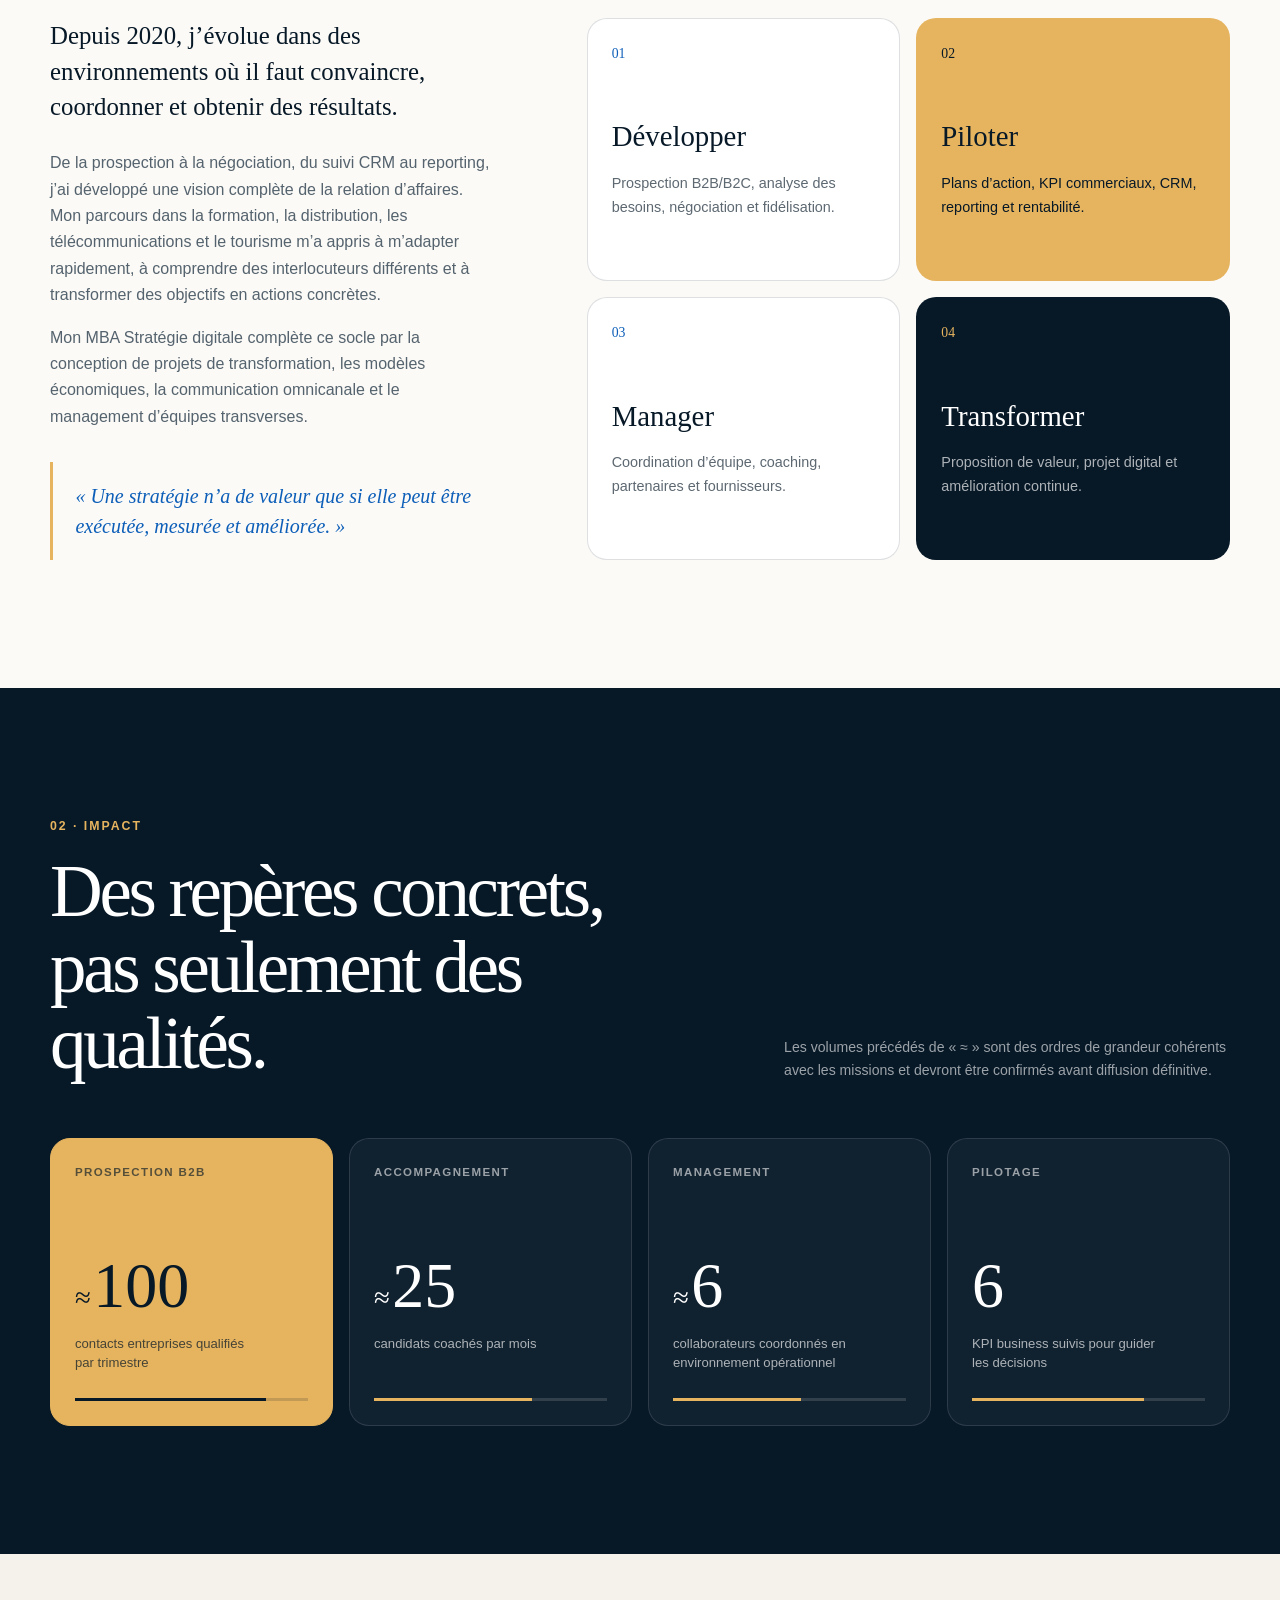
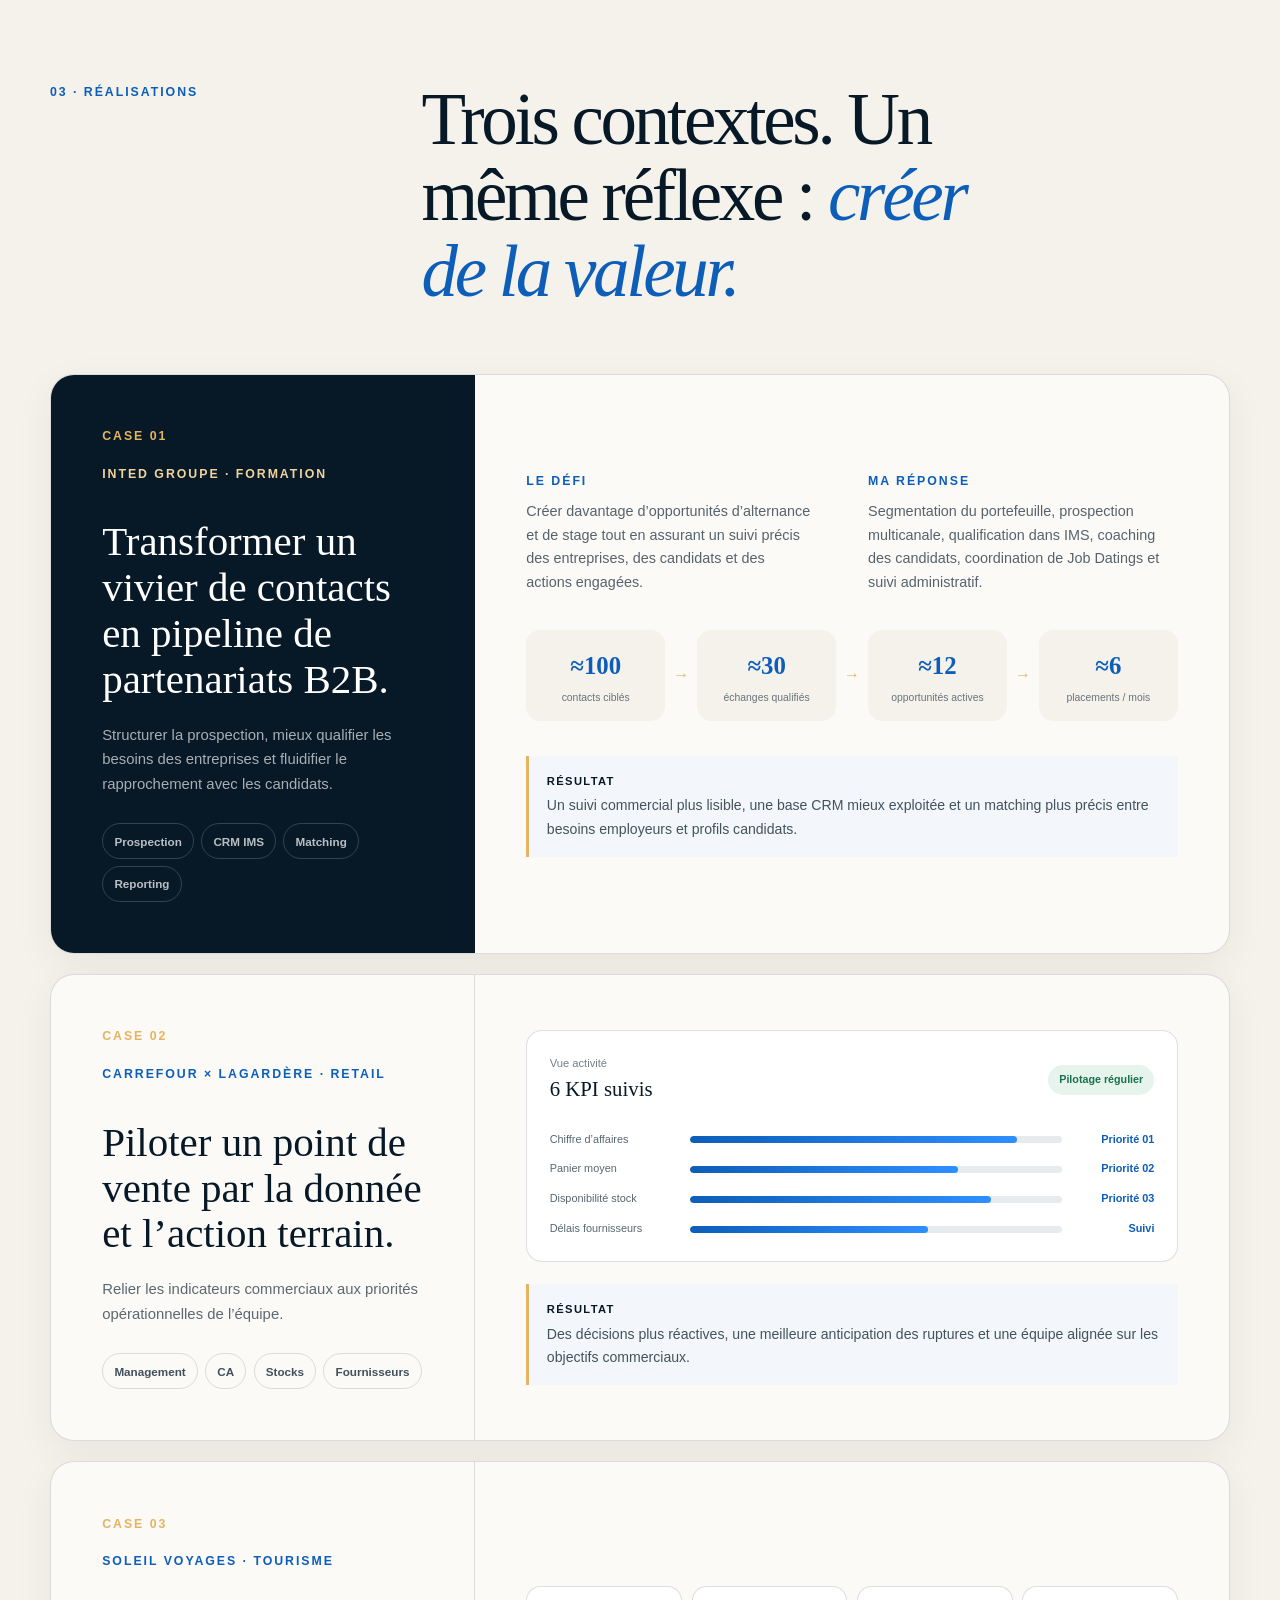
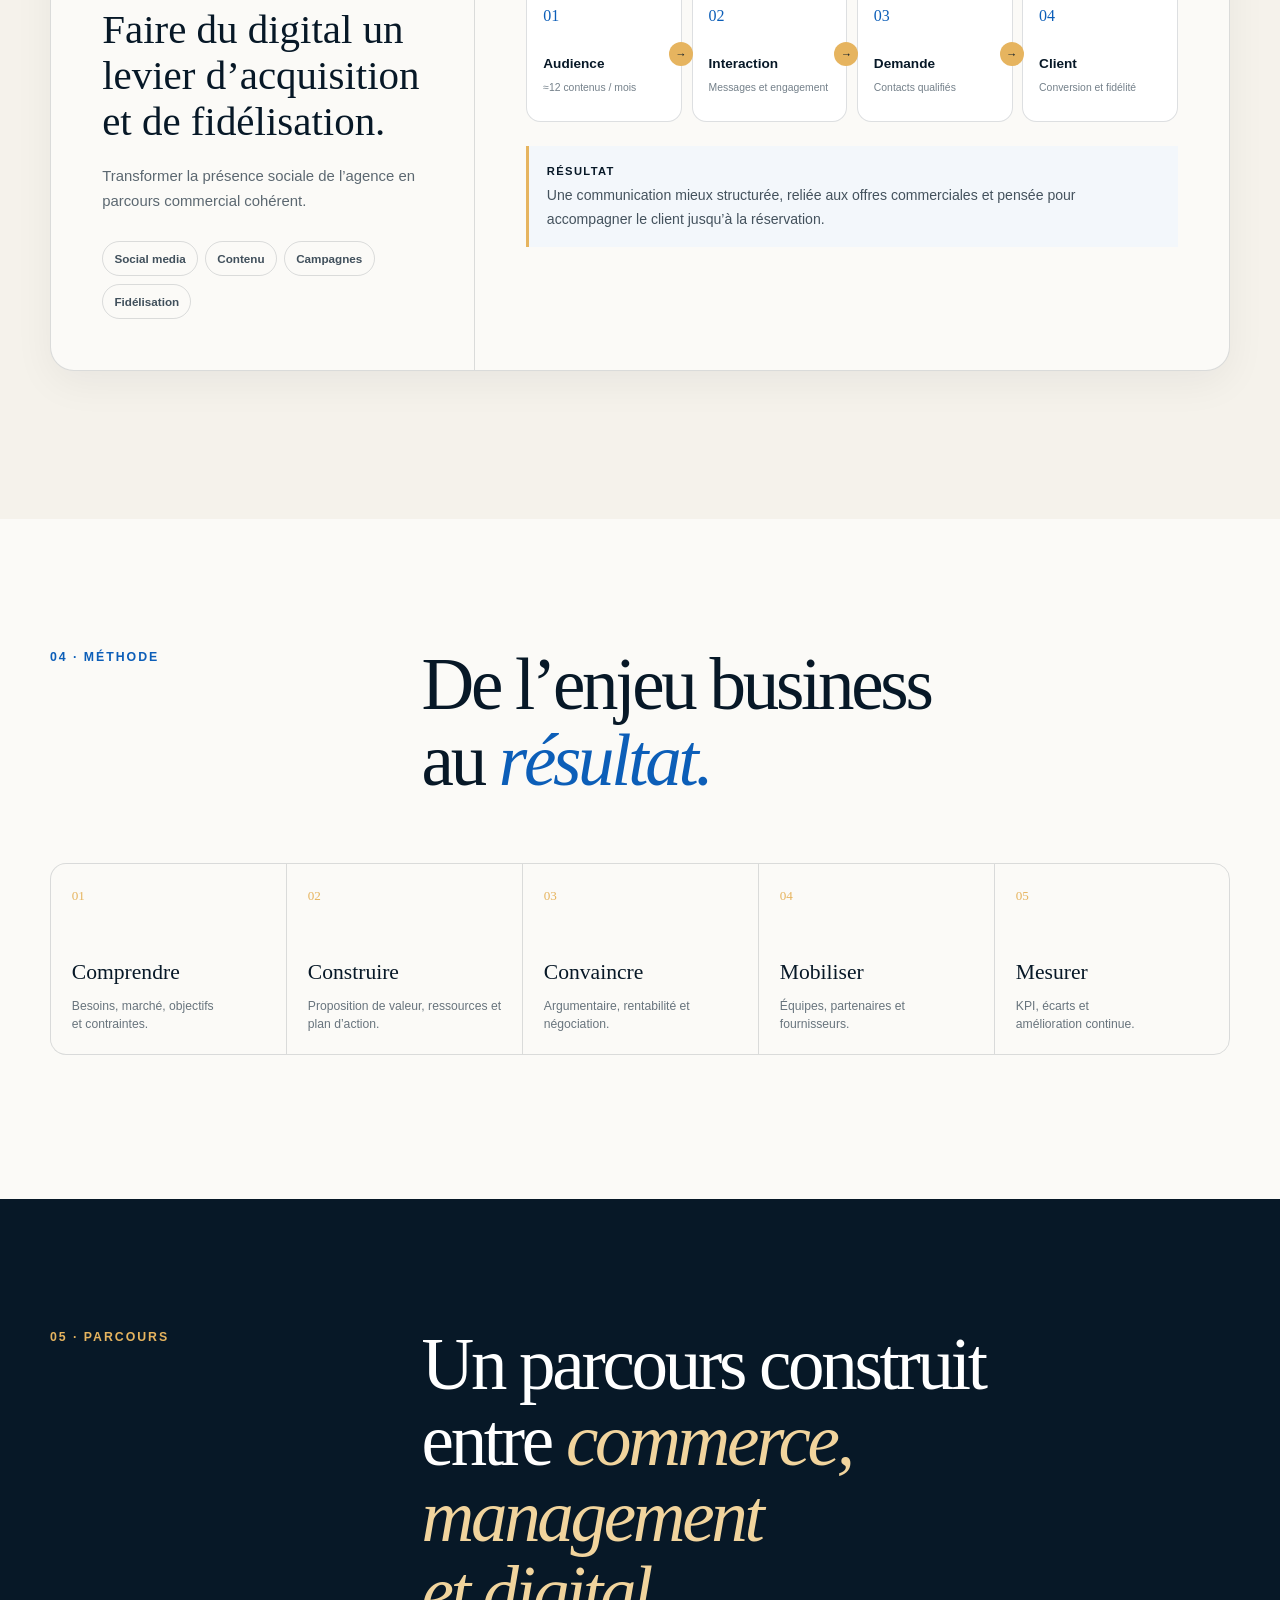
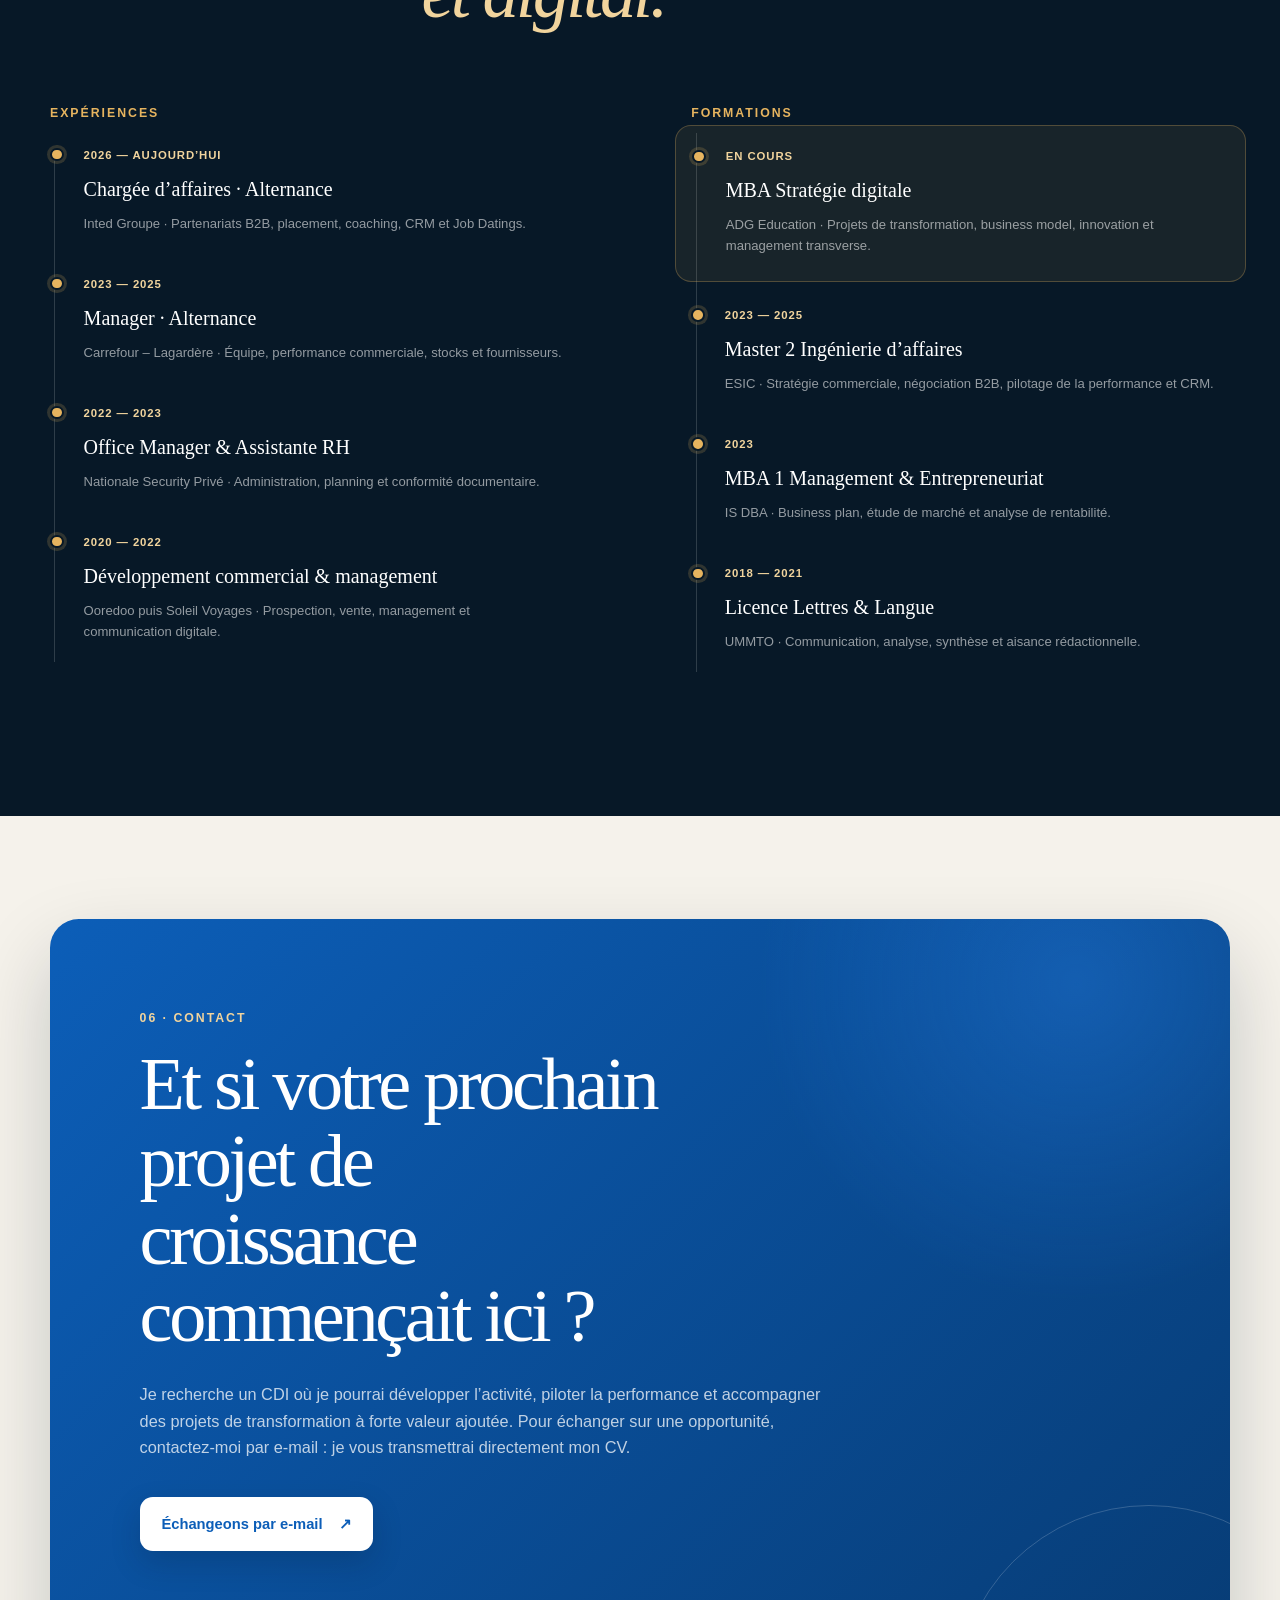
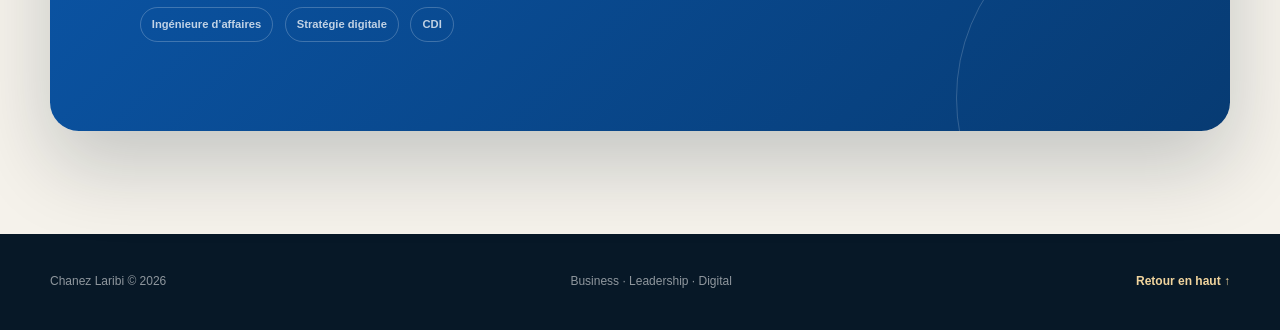
==== commit 6c27abb7: "Sécurise les coordonnées du portfolio pour LinkedIn" ====
--- a/chanez-laribi/index.html
+++ b/chanez-laribi/index.html
@@ -5,6 +5,14 @@
   <meta name="viewport" content="width=device-width, initial-scale=1">
   <meta name="description" content="Portfolio de Chanez Laribi, ingénieure d’affaires et manager d’affaires spécialisée en développement commercial, pilotage de la performance et stratégie digitale.">
   <meta name="theme-color" content="#071827">
+  <meta property="og:type" content="website">
+  <meta property="og:locale" content="fr_FR">
+  <meta property="og:url" content="https://chanez-laribi.pages.dev/">
+  <meta property="og:title" content="Chanez Laribi — Ingénieure d’affaires & stratégie digitale">
+  <meta property="og:description" content="Découvrez mon parcours, mes réalisations et ma vision du développement commercial piloté par la performance et le digital.">
+  <meta property="og:image" content="https://chanez-laribi.pages.dev/assets/portrait.jpg">
+  <meta property="og:image:alt" content="Portrait professionnel de Chanez Laribi">
+  <meta name="twitter:card" content="summary_large_image">
   <title>Chanez Laribi — Ingénieure d’affaires & stratégie digitale</title>
   <link rel="icon" type="image/svg+xml" href="data:image/svg+xml,%3Csvg xmlns='http://www.w3.org/2000/svg' viewBox='0 0 64 64'%3E%3Crect width='64' height='64' rx='16' fill='%23071827'/%3E%3Cpath d='M42 18a17 17 0 1 0 0 28' fill='none' stroke='%23e6b45f' stroke-width='7' stroke-linecap='round'/%3E%3C/svg%3E">
   <link rel="stylesheet" href="assets/styles.css">
@@ -37,7 +45,7 @@
     <section class="hero" id="accueil" aria-labelledby="hero-title">
       <div class="hero-grid">
         <div class="hero-copy reveal">
-          <p class="eyebrow"><span></span> À l’écoute d’un CDI · Île-de-France</p>
+          <p class="eyebrow"><span></span> À l’écoute d’un CDI</p>
           <h1 id="hero-title">Transformer un besoin client en <em>croissance mesurable.</em></h1>
           <p class="hero-intro">Ingénieure d’affaires à double compétence commerciale et digitale, je relie prospection B2B, négociation, pilotage de la performance et management pour faire avancer les projets jusqu’au résultat.</p>
 
@@ -343,14 +351,13 @@
       <div class="contact-card reveal">
         <p class="section-index">06 · CONTACT</p>
         <h2>Et si votre prochain projet de croissance commençait ici&nbsp;?</h2>
-        <p>Je recherche un CDI où je pourrai développer l’activité, piloter la performance et accompagner des projets de transformation à forte valeur ajoutée.</p>
+        <p>Je recherche un CDI où je pourrai développer l’activité, piloter la performance et accompagner des projets de transformation à forte valeur ajoutée. Pour échanger sur une opportunité, contactez-moi par e-mail : je vous transmettrai directement mon CV.</p>
         <div class="contact-actions">
           <a class="button button-primary button-light" href="mailto:chanezangel02@gmail.com">Échangeons par e-mail <span aria-hidden="true">↗</span></a>
-          <a class="contact-phone" href="tel:+33652231993">06 52 23 19 93</a>
         </div>
         <div class="contact-meta">
-          <span>Paris · Île-de-France</span>
           <span>Ingénieure d’affaires</span>
+          <span>Stratégie digitale</span>
           <span>CDI</span>
         </div>
       </div>
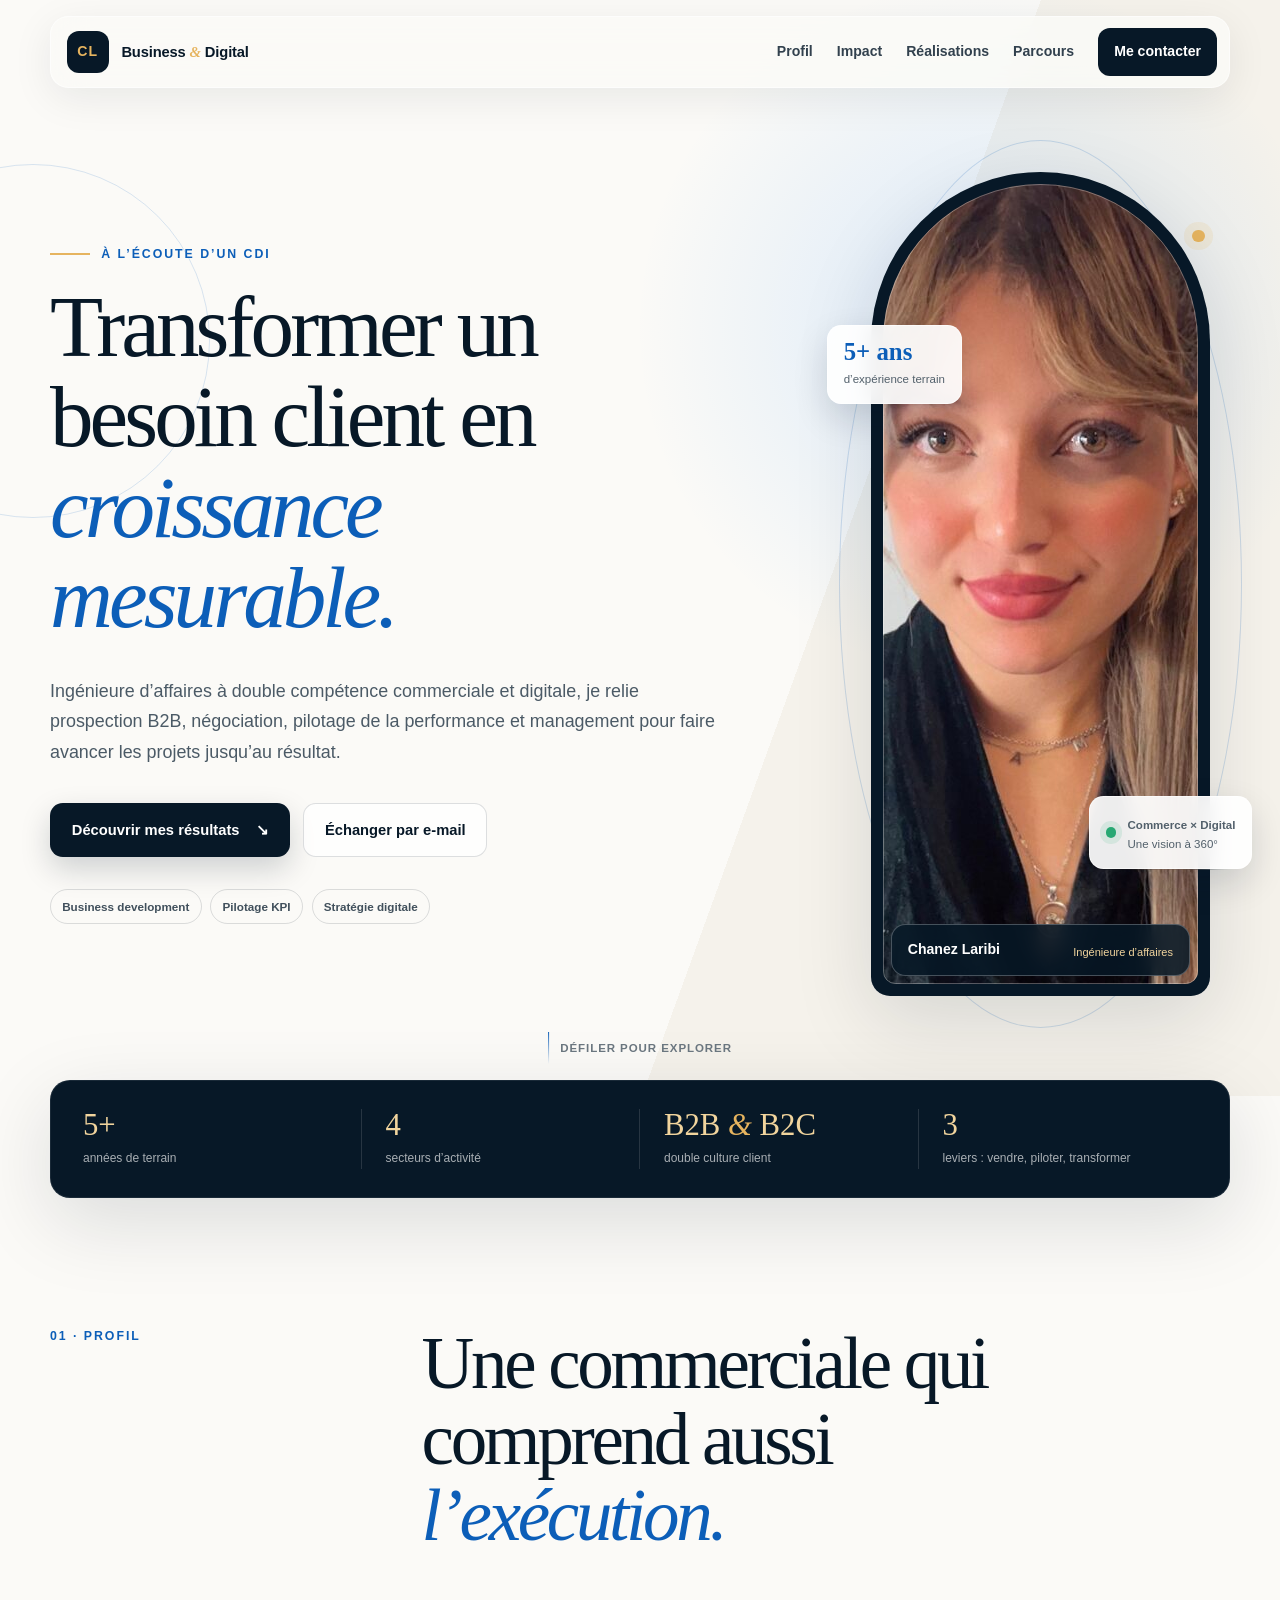
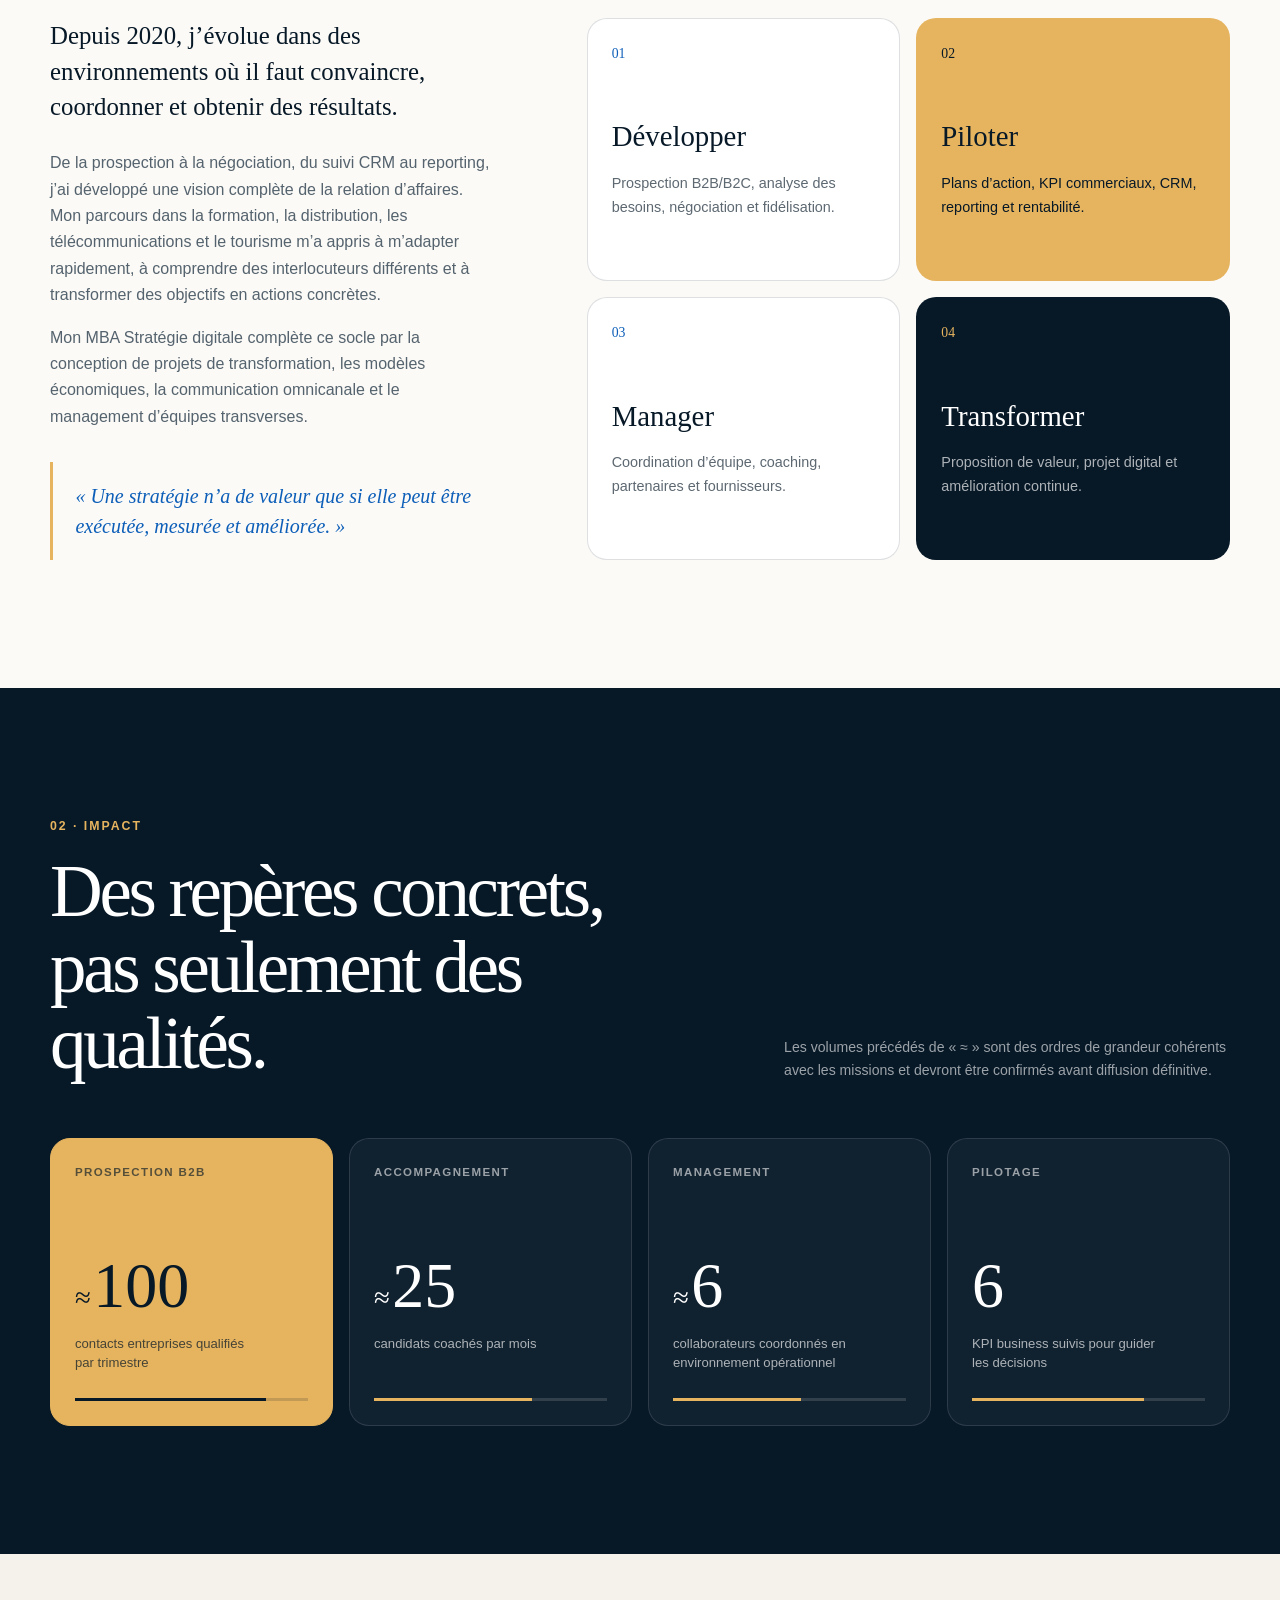
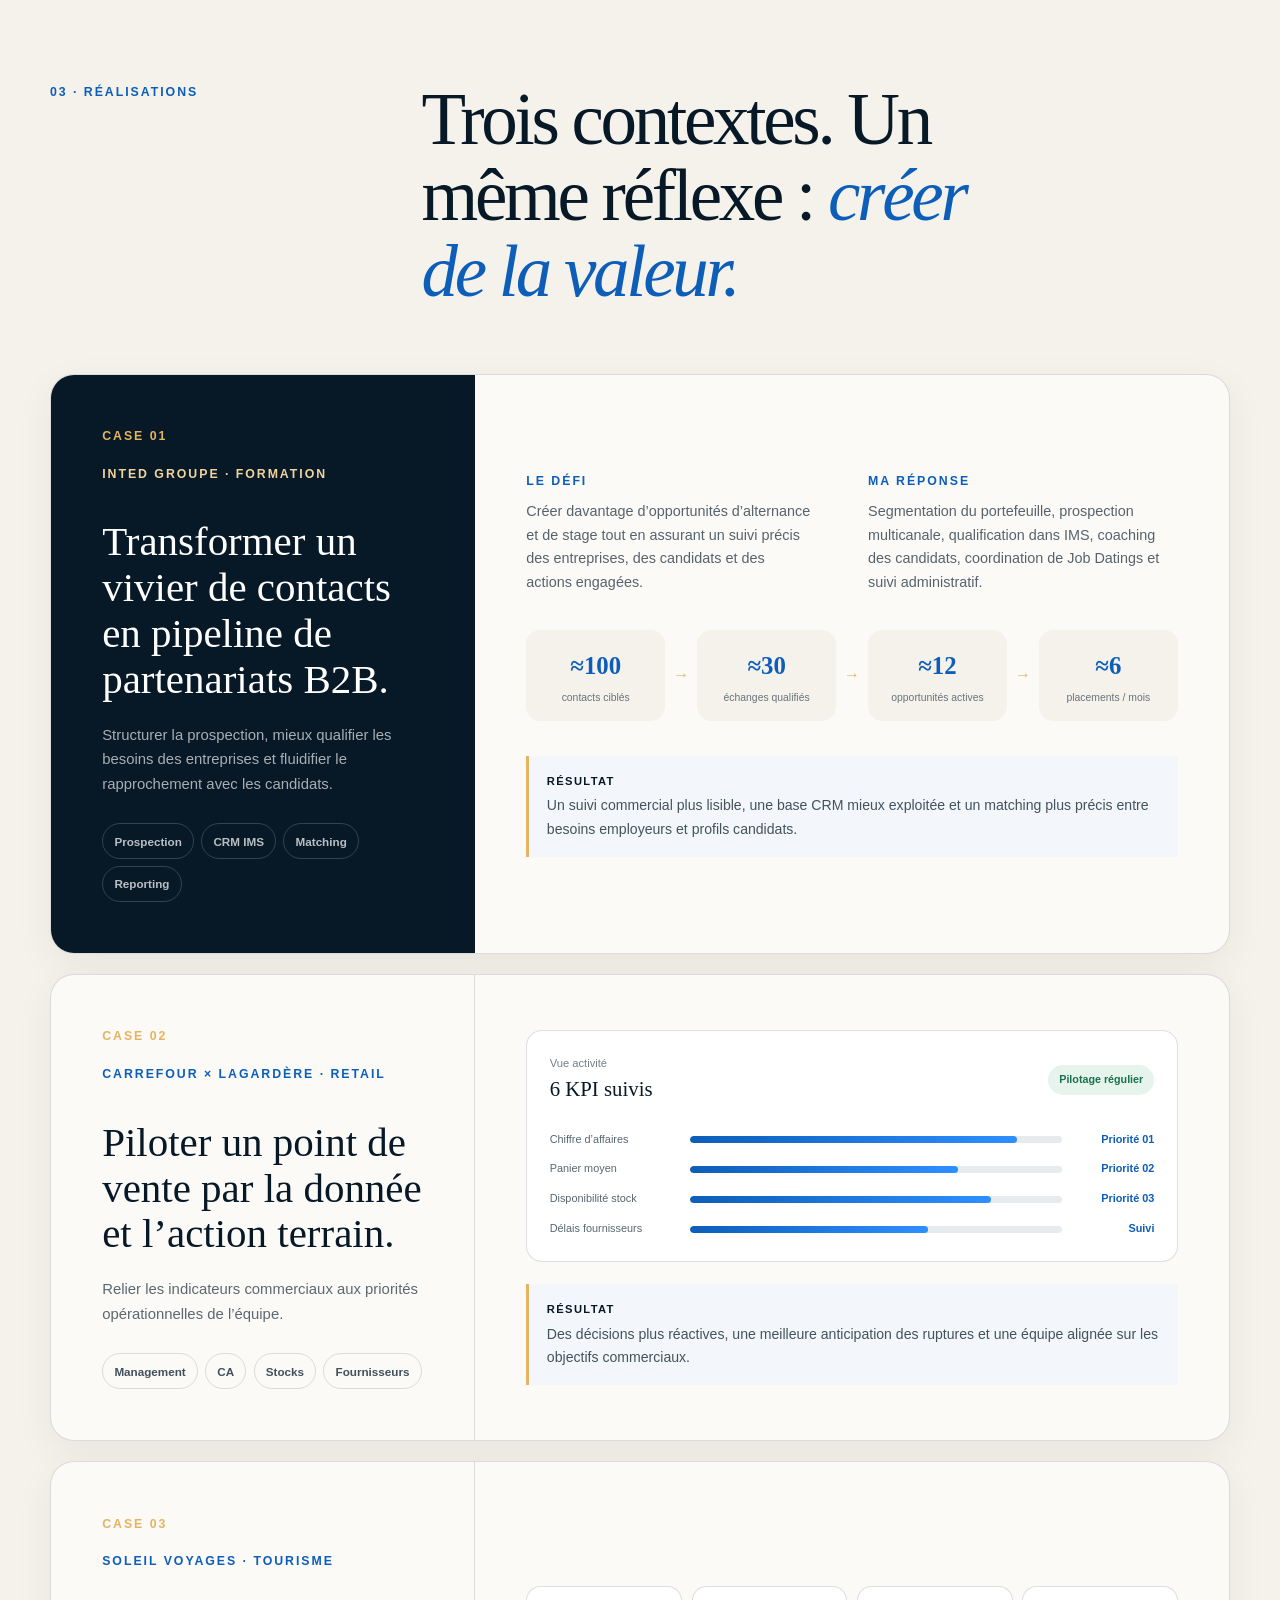
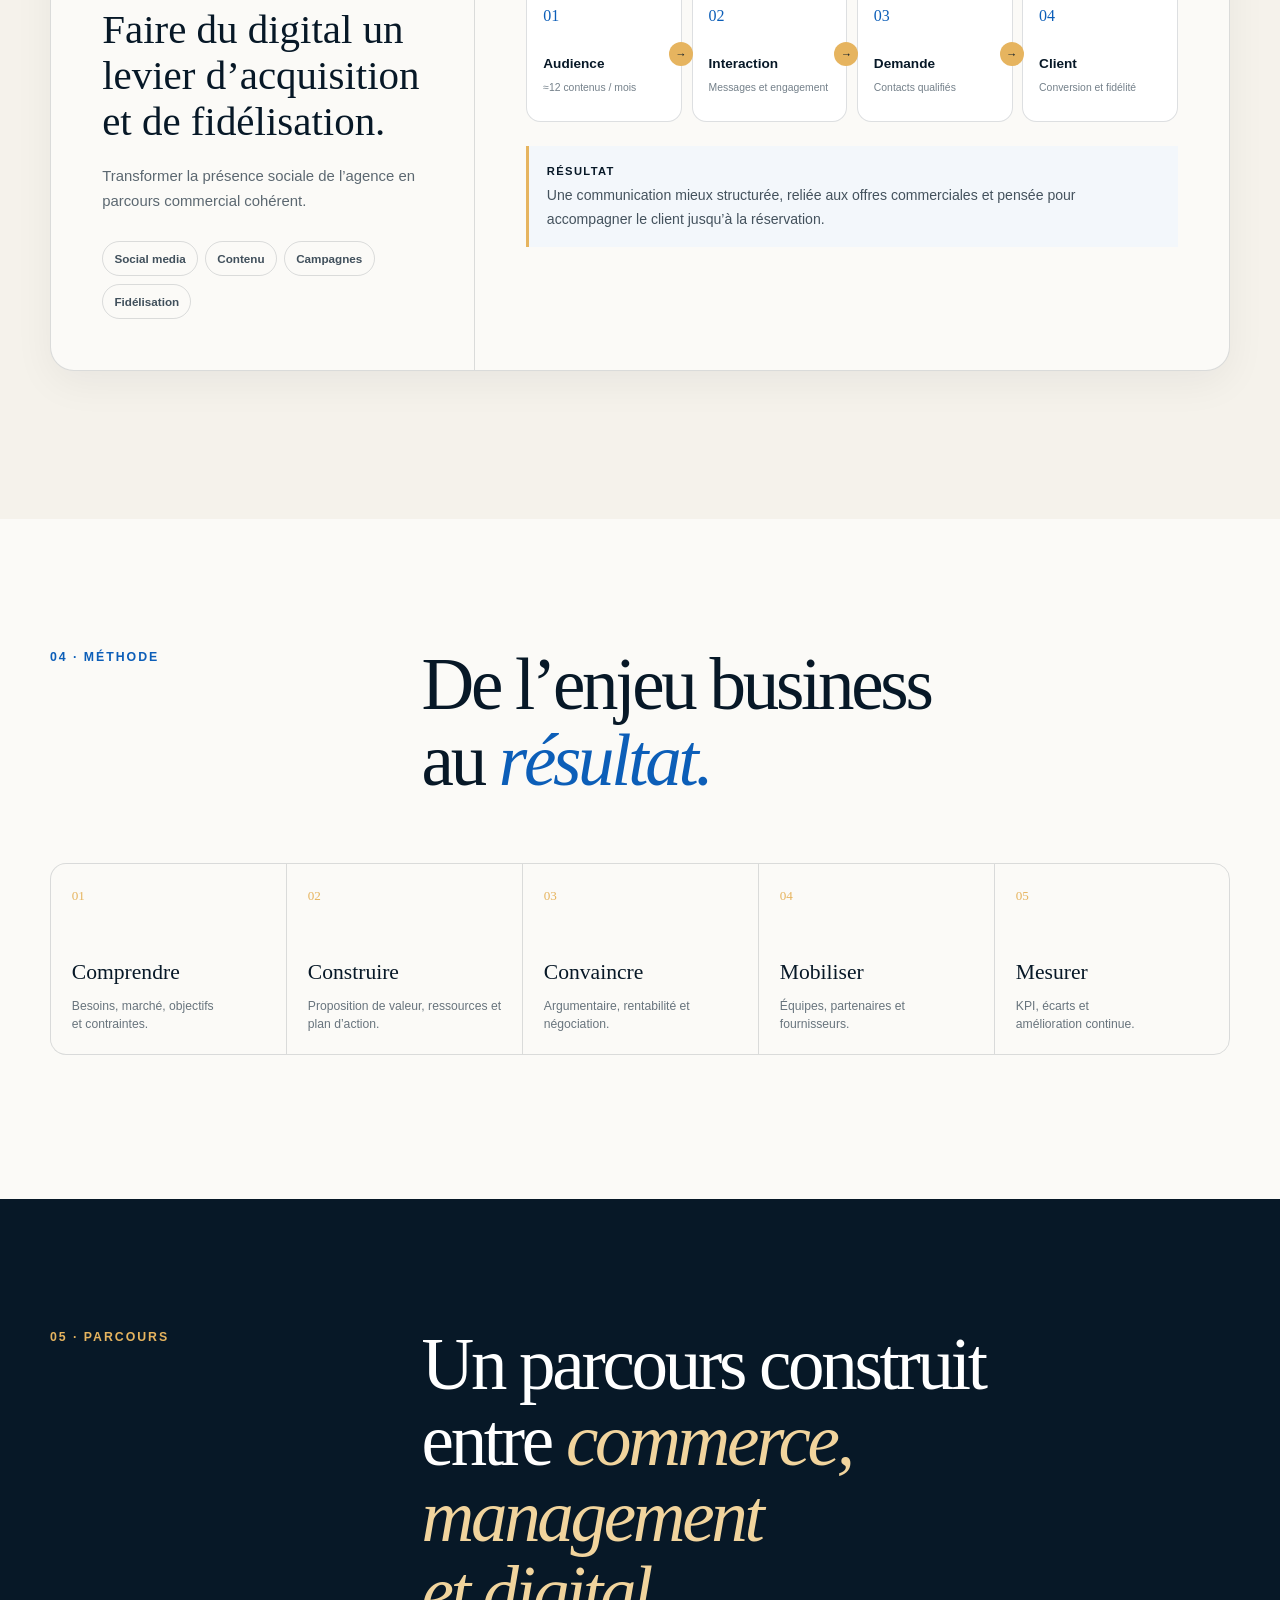
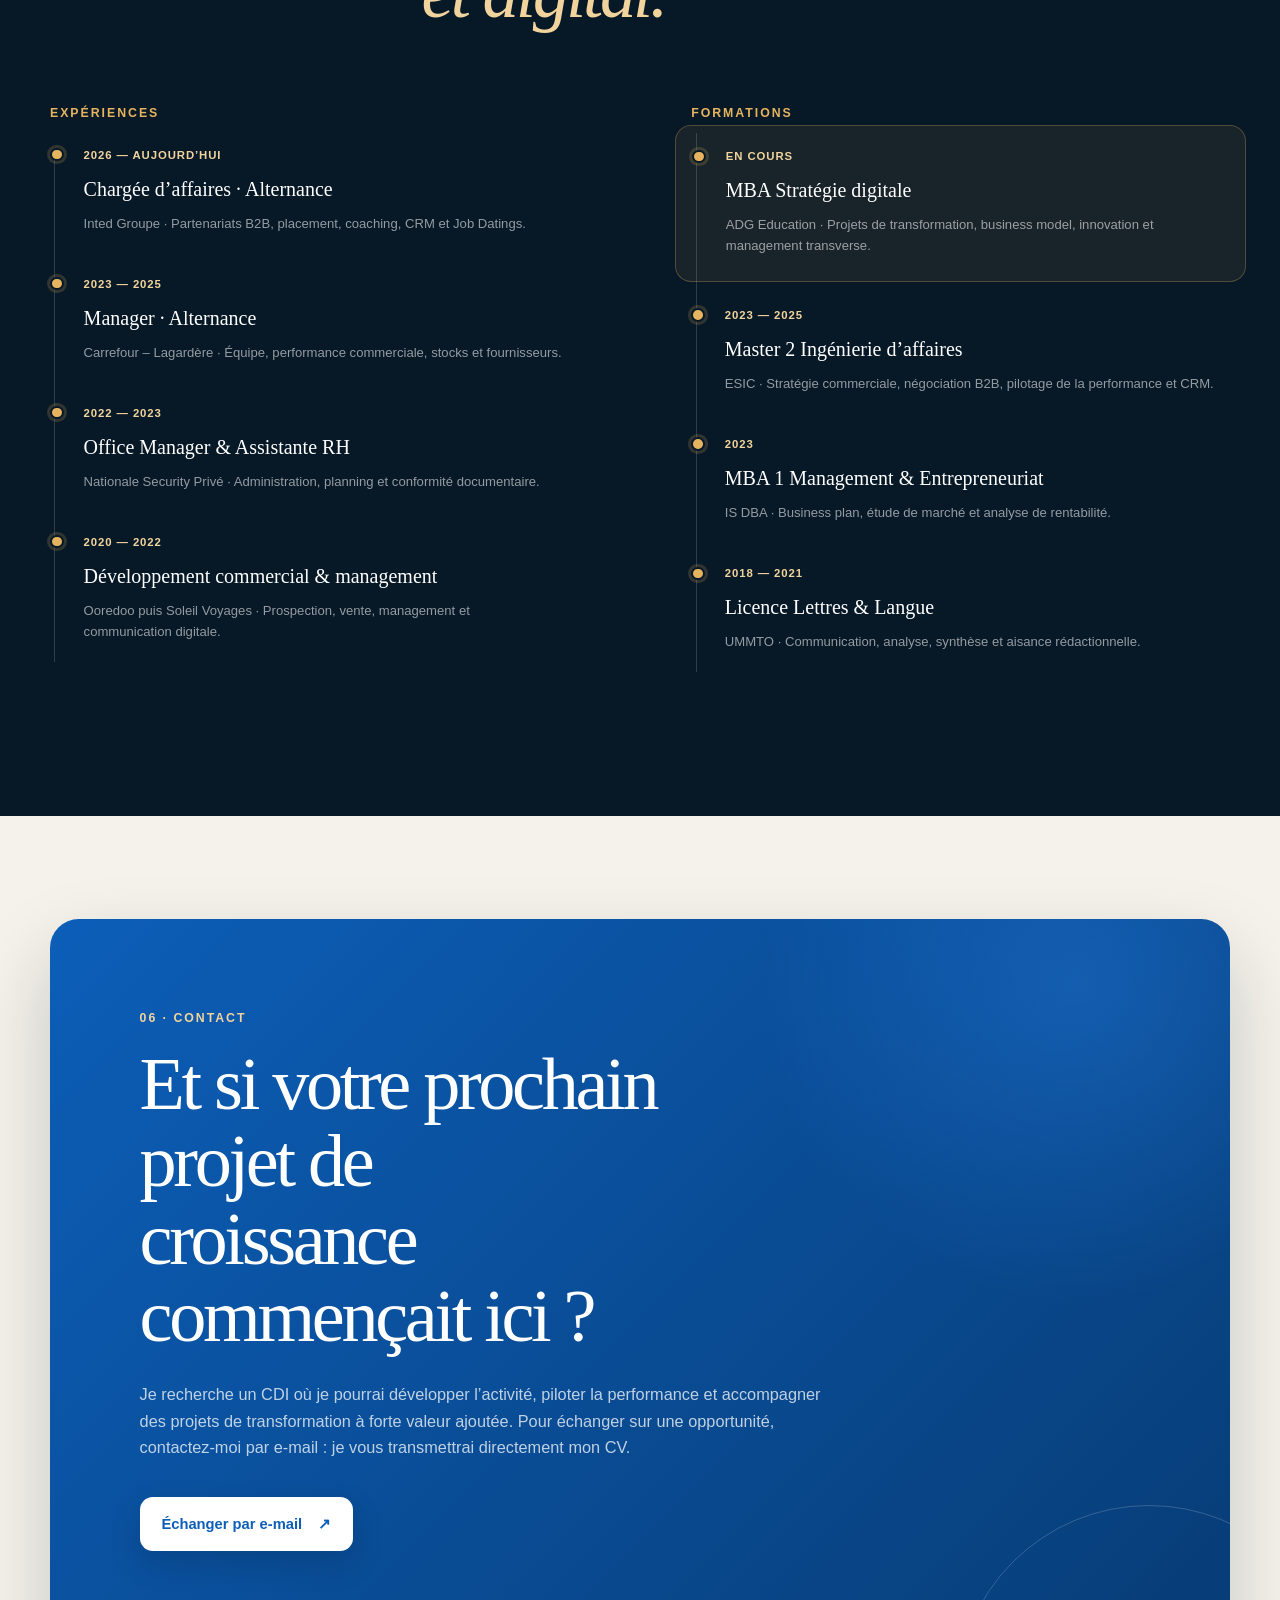
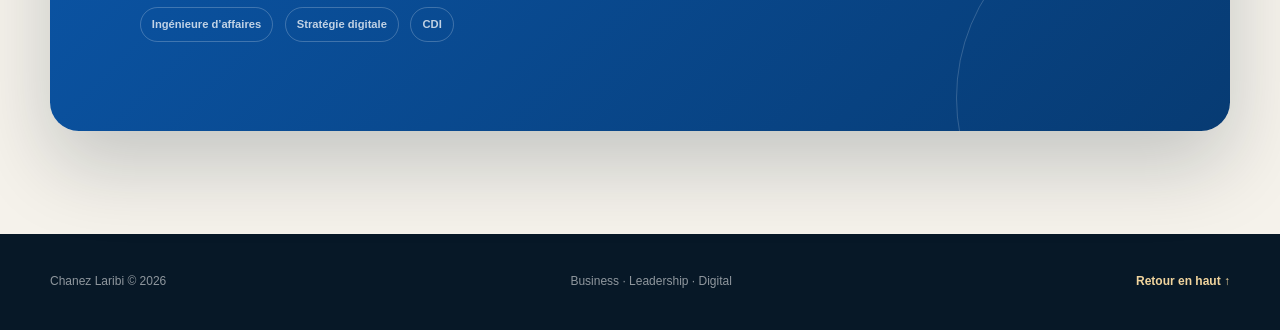
==== commit c6877910: "Améliore les appels à l'action du portfolio" ====
--- a/chanez-laribi/index.html
+++ b/chanez-laribi/index.html
@@ -51,7 +51,7 @@
 
           <div class="hero-actions">
             <a class="button button-primary" href="#realisations">Découvrir mes résultats <span aria-hidden="true">↘</span></a>
-            <a class="button button-secondary" href="mailto:chanezangel02@gmail.com?subject=Demande%20de%20CV%20-%20Chanez%20Laribi">Demander mon CV</a>
+            <a class="button button-secondary" href="mailto:chanezangel02@gmail.com?subject=Opportunit%C3%A9%20CDI%20%E2%80%93%20Chanez%20Laribi">Échanger par e-mail</a>
           </div>
 
           <div class="hero-proof" aria-label="Domaines d’expertise">
@@ -353,7 +353,7 @@
         <h2>Et si votre prochain projet de croissance commençait ici&nbsp;?</h2>
         <p>Je recherche un CDI où je pourrai développer l’activité, piloter la performance et accompagner des projets de transformation à forte valeur ajoutée. Pour échanger sur une opportunité, contactez-moi par e-mail : je vous transmettrai directement mon CV.</p>
         <div class="contact-actions">
-          <a class="button button-primary button-light" href="mailto:chanezangel02@gmail.com">Échangeons par e-mail <span aria-hidden="true">↗</span></a>
+          <a class="button button-primary button-light" href="mailto:chanezangel02@gmail.com?subject=Opportunit%C3%A9%20CDI%20%E2%80%93%20Chanez%20Laribi">Échanger par e-mail <span aria-hidden="true">↗</span></a>
         </div>
         <div class="contact-meta">
           <span>Ingénieure d’affaires</span>
